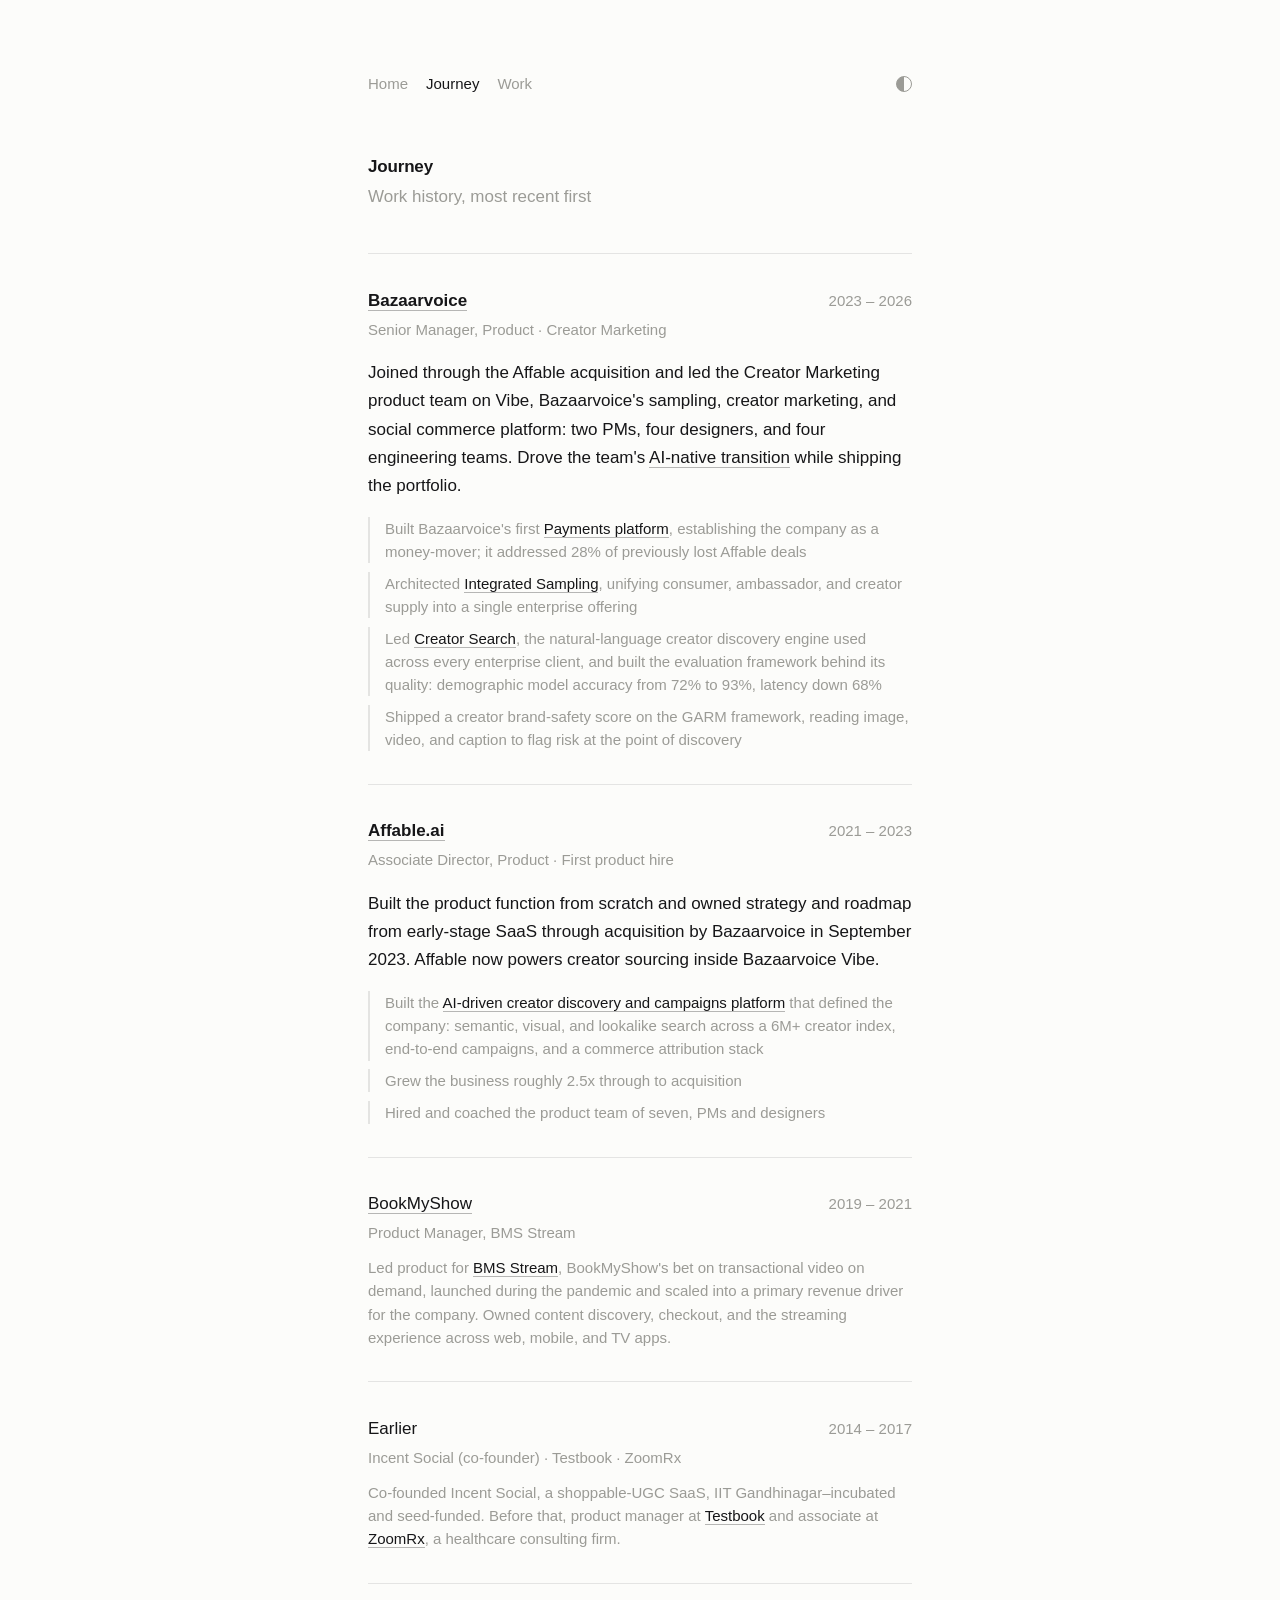
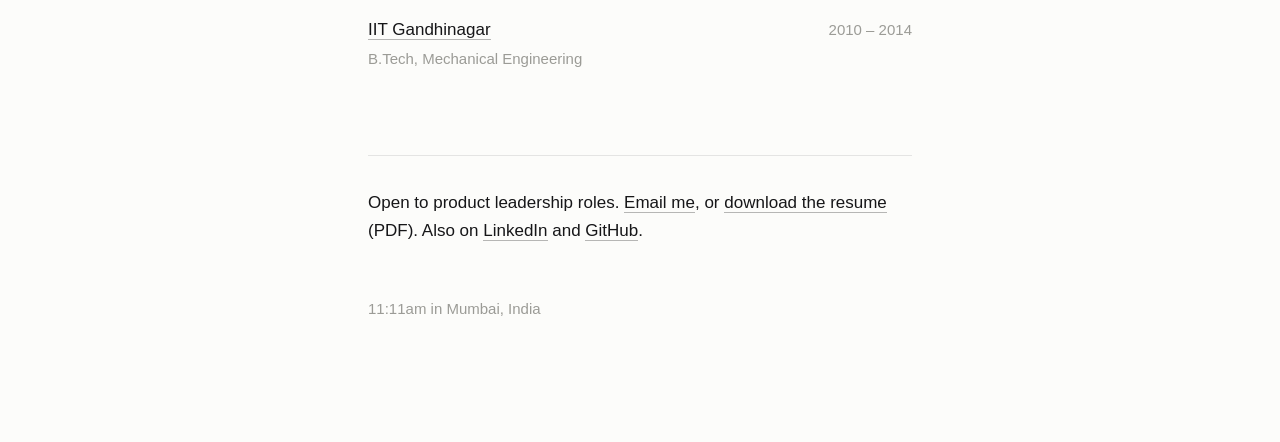
==== journey.html @ 69bd1376 "Portfolio site v1: Home, Journey, Work + sumitdeshmukh.com deploy files Co-Authored-By: Claude Fable" ====
<!DOCTYPE html>
<html lang="en">
<head>
<meta charset="utf-8">
<meta name="viewport" content="width=device-width, initial-scale=1">
<title>Journey — Sumit Deshmukh</title>
<meta name="description" content="Sumit Deshmukh's work history: Bazaarvoice, Affable.ai, BookMyShow, Incent Social, and IIT Gandhinagar.">
<link rel="canonical" href="https://sumitdeshmukh.com/journey.html">
<meta property="og:title" content="Journey — Sumit Deshmukh">
<meta property="og:description" content="Sumit Deshmukh's work history: Bazaarvoice, Affable.ai, BookMyShow, Incent Social, and IIT Gandhinagar.">
<meta property="og:url" content="https://sumitdeshmukh.com/journey.html">
<meta property="og:type" content="website">
<!-- Runs before first paint (and before site.css applies theme-dependent colors) to avoid a light/dark flash. -->
<script>(function(){try{var t=localStorage.getItem('theme');if(t!=='dark'&&t!=='light'){t=window.matchMedia&&window.matchMedia('(prefers-color-scheme:dark)').matches?'dark':'light';}document.documentElement.setAttribute('data-theme',t);}catch(e){}})();</script>
<link rel="icon" href="data:image/svg+xml,%3Csvg xmlns='http://www.w3.org/2000/svg' viewBox='0 0 8 8'%3E%3Ccircle cx='4' cy='4' r='4' fill='%23161618'/%3E%3C/svg%3E">
<link rel="stylesheet" href="./assets/css/site.css">
<script src="./assets/js/site.js" defer></script>
</head>
<body>
<main class="container">

  <nav class="site-nav" aria-label="Primary">
    <a href="./">Home</a>
    <a href="journey.html" class="current" aria-current="page">Journey</a>
    <a href="work.html">Work</a>
    <button type="button" class="theme-toggle" aria-label="Toggle dark mode" hidden>
      <span class="theme-icon"></span>
    </button>
  </nav>

  <h1>Journey</h1>
  <p class="updated">Work history, most recent first</p>

  <div class="journey-list">

    <div class="journey-stop">
      <div class="journey-head">
        <h2 class="journey-company"><a href="https://www.bazaarvoice.com" rel="noopener">Bazaarvoice</a></h2>
        <span class="journey-dates">2023 – 2026</span>
      </div>
      <p class="journey-role">Senior Manager, Product · Creator Marketing</p>
      <p class="journey-narrative">Joined through the Affable acquisition and led the Creator Marketing product team on Vibe, Bazaarvoice's sampling, creator marketing, and social commerce platform: two PMs, four designers, and four engineering teams. Drove the team's <a href="work.html#cs-ai-native-transition">AI-native transition</a> while shipping the portfolio.</p>
      <ul class="journey-achievements">
        <li class="journey-achievement">Built Bazaarvoice's first <a href="work.html#cs-creator-payments">Payments platform</a>, establishing the company as a money-mover; it addressed 28% of previously lost Affable deals</li>
        <li class="journey-achievement">Architected <a href="work.html#cs-integrated-sampling">Integrated Sampling</a>, unifying consumer, ambassador, and creator supply into a single enterprise offering</li>
        <li class="journey-achievement">Led <a href="work.html#cs-creator-search">Creator Search</a>, the natural-language creator discovery engine used across every enterprise client, and built the evaluation framework behind its quality: demographic model accuracy from 72% to 93%, latency down 68%</li>
        <li class="journey-achievement">Shipped a creator brand-safety score on the GARM framework, reading image, video, and caption to flag risk at the point of discovery</li>
      </ul>
    </div>

    <div class="journey-stop">
      <div class="journey-head">
        <h2 class="journey-company"><a href="https://affable.ai" rel="noopener">Affable.ai</a></h2>
        <span class="journey-dates">2021 – 2023</span>
      </div>
      <p class="journey-role">Associate Director, Product · First product hire</p>
      <p class="journey-narrative">Built the product function from scratch and owned strategy and roadmap from early-stage SaaS through acquisition by Bazaarvoice in September 2023. Affable now powers creator sourcing inside Bazaarvoice Vibe.</p>
      <ul class="journey-achievements">
        <li class="journey-achievement">Built the <a href="work.html#cs-creator-search">AI-driven creator discovery and campaigns platform</a> that defined the company: semantic, visual, and lookalike search across a 6M+ creator index, end-to-end campaigns, and a commerce attribution stack</li>
        <li class="journey-achievement">Grew the business roughly 2.5x through to acquisition</li>
        <li class="journey-achievement">Hired and coached the product team of seven, PMs and designers</li>
      </ul>
    </div>

    <div class="journey-stop">
      <div class="journey-head">
        <h3 class="journey-company journey-company--minor"><a href="https://in.bookmyshow.com" rel="noopener">BookMyShow</a></h3>
        <span class="journey-dates">2019 – 2021</span>
      </div>
      <p class="journey-role">Product Manager, BMS Stream</p>
      <p class="journey-narrative-minor">Led product for <a href="work.html#cs-bms-stream">BMS Stream</a>, BookMyShow's bet on transactional video on demand, launched during the pandemic and scaled into a primary revenue driver for the company. Owned content discovery, checkout, and the streaming experience across web, mobile, and TV apps.</p>
    </div>

    <div class="journey-stop">
      <div class="journey-head">
        <h3 class="journey-company journey-company--minor">Earlier</h3>
        <span class="journey-dates">2014 – 2017</span>
      </div>
      <p class="journey-role">Incent Social (co-founder) · Testbook · ZoomRx</p>
      <p class="journey-narrative-minor">Co-founded Incent Social, a shoppable-UGC SaaS, IIT Gandhinagar–incubated and seed-funded. Before that, product manager at <a href="https://testbook.com" rel="noopener">Testbook</a> and associate at <a href="https://zoomrx.com" rel="noopener">ZoomRx</a>, a healthcare consulting firm.</p>
    </div>

    <div class="journey-stop">
      <div class="journey-head">
        <h3 class="journey-company journey-company--minor"><a href="https://iitgn.ac.in" rel="noopener">IIT Gandhinagar</a></h3>
        <span class="journey-dates">2010 – 2014</span>
      </div>
      <p class="journey-role">B.Tech, Mechanical Engineering</p>
    </div>

  </div>

  <div id="resume-extras" class="journey-resume-extras">
    <p class="journey-resume-note">Open to product leadership roles. <a href="mailto:sumitd0704@gmail.com">Email me</a>, or <a href="files/sumit-deshmukh-resume.pdf">download the resume</a> (PDF). Also on <a href="https://www.linkedin.com/in/sumitdeshmukh07/" rel="noopener">LinkedIn</a> and <a href="https://github.com/sumitd07" rel="noopener">GitHub</a>.</p>
  </div>

  <p class="local-time"><span id="local-time">—</span> in Mumbai, India</p>

</main>
</body>
</html>
---- assets/css/site.css ----
/* Tokens */
:root{
  --bg:#fcfcfa; --ink:#161618; --muted:#9b9b96;
  --rule:rgba(20,20,20,.10); --link-faint:rgba(20,20,20,.30); --sel:#e9e8e2;
  --font-body:-apple-system,BlinkMacSystemFont,"Helvetica Neue",Helvetica,Arial,sans-serif;
}
@media (prefers-color-scheme:dark){
  html:not([data-theme="light"]){ --bg:#151516; --ink:#e9e8e3; --muted:#83827b; --rule:rgba(255,255,255,.13); --link-faint:rgba(255,255,255,.28); --sel:#2c2c29; }
}
html[data-theme="dark"]{ --bg:#151516; --ink:#e9e8e3; --muted:#83827b; --rule:rgba(255,255,255,.13); --link-faint:rgba(255,255,255,.28); --sel:#2c2c29; }

/* Base */
html{-webkit-text-size-adjust:100%;}
body{margin:0;background:var(--bg);color:var(--ink);font-family:var(--font-body);-webkit-font-smoothing:antialiased;text-rendering:optimizeLegibility;transition:background .35s ease,color .35s ease;}
::selection{background:var(--sel);}
a{color:var(--ink);text-decoration:none;padding-bottom:1px;background-image:linear-gradient(var(--ink),var(--ink)),linear-gradient(var(--link-faint),var(--link-faint));background-size:0% 1px,100% 1px;background-position:0 100%,0 100%;background-repeat:no-repeat;transition:background-size .32s cubic-bezier(.4,0,.2,1),color .15s ease;}
a:hover{background-size:100% 1px,100% 1px;}
nav a{background-image:none;padding-bottom:0;transition:color .18s ease;}
nav a:hover{color:var(--ink)!important;}
:focus-visible{outline:2px solid var(--ink);outline-offset:3px;border-radius:1px;}

/* Layout */
.container{max-width:34rem;margin:0 auto;padding:72px 24px 120px;font-size:1.0625rem;line-height:1.65;}

/* Nav */
.site-nav{display:flex;align-items:center;gap:18px;margin-bottom:56px;font-size:.9375rem;}
.site-nav a{color:var(--muted);}
.site-nav a.current{color:var(--ink);}

.theme-toggle{all:unset;cursor:pointer;margin-left:auto;display:flex;align-items:center;color:var(--muted);transition:color .18s ease;}
.theme-toggle:hover{color:var(--ink);}
/* all:unset above strips the global :focus-visible outline (equal specificity, later in cascade) — restate it. */
.theme-toggle:focus-visible{outline:2px solid var(--ink);outline-offset:3px;border-radius:1px;}
.theme-icon{width:14px;height:14px;border-radius:50%;border:1.5px solid currentColor;background:linear-gradient(90deg,currentColor 0 50%,transparent 50%);transition:transform .4s cubic-bezier(.4,0,.2,1);transform:rotate(0deg);}
html[data-theme="dark"] .theme-icon{transform:rotate(180deg);}

/* Intro */
h1{font-size:1.0625rem;font-weight:600;letter-spacing:-.01em;margin:0;}
.updated{color:var(--muted);margin:2px 0 0;}

/* Bio */
.bio{display:flex;flex-direction:column;gap:1.35em;margin-top:2.25em;}
.bio p{margin:0;}

/* Work list */
h2{font-size:1.0625rem;font-weight:600;margin:3.25em 0 0;}
.work-list{list-style:none;padding:0;margin:1.1em 0 0;display:flex;flex-direction:column;gap:.6em;}
.work-list li{display:flex;justify-content:space-between;gap:16px;}
.work-list li span{color:var(--muted);white-space:nowrap;}
.see-all{margin:1.1em 0 0;}

/* Local time */
.local-time{color:var(--muted);margin:3.5em 0 0;font-size:.9375rem;}

@media (prefers-reduced-motion:reduce){
  *,::before,::after{transition-duration:.01ms!important;}
}

/* ==========================================================================
   Work page
   ========================================================================== */

.work-intro{margin:2.25em 0 0;}
.ai-intro{margin:1.1em 0 0;}

/* Case-study row list (used for both the professional and AI sections) */
.cs-list{margin-top:1.1em;border-top:1px solid var(--rule);}
.cs-list--ai{margin-top:1.5em;}
.cs-row{border-bottom:1px solid var(--rule);}

.cs-toggle{all:unset;box-sizing:border-box;cursor:pointer;display:flex;justify-content:space-between;align-items:baseline;gap:16px;width:100%;padding:.85em 0;}
/* all:unset above strips the global :focus-visible outline (equal specificity, later in cascade) — restate it. */
.cs-toggle:focus-visible{outline:2px solid var(--ink);outline-offset:3px;border-radius:1px;}
.cs-title{font-weight:500;flex:1 1 auto;}
.cs-meta{color:var(--muted);white-space:nowrap;font-size:.9375rem;}
/* Narrow screens: the longest meta ("Affable → Bazaarvoice · 2021–2023") can't fit on
   one line next to a title + indicator, and nowrap would shove the + past the right rail.
   Let it wrap right-aligned instead — every row keeps the same right edge. */
@media (max-width:480px){
  .cs-meta{white-space:normal;text-align:right;}
}
.cs-nb{white-space:nowrap;} /* date ranges never break at the en-dash */
/* Expand/collapse affordance: + rotates 45° into an × when the panel is open.
   State lives on aria-expanded, so the no-JS page (all panels expanded) shows × correctly. */
.cs-ind{flex:none;color:var(--muted);font-size:1.0625rem;line-height:1;transition:transform 200ms cubic-bezier(.23,1,.32,1),color .18s ease;}
.cs-toggle[aria-expanded="true"] .cs-ind{transform:rotate(45deg);}
@media (hover:hover) and (pointer:fine){
  .cs-toggle:hover .cs-ind{color:var(--ink);}
}
.cs-toggle:active .cs-ind{transform:scale(.85);}
.cs-toggle[aria-expanded="true"]:active .cs-ind{transform:rotate(45deg) scale(.85);}

.cs-panel{padding:.4em 0 1.9em;}
.cs-panel.cs-anim{animation:cs-rise 240ms cubic-bezier(.23,1,.32,1);}
@keyframes cs-rise{from{opacity:0;transform:translateY(4px);}to{opacity:1;transform:translateY(0);}}
@media (prefers-reduced-motion:reduce){
  .cs-panel{animation:none!important;}
  /* State flip + ↔ × stays (it carries meaning); only the motion goes. */
  .cs-ind{transition:none!important;}
}

.cs-oneliner{margin:0 0 1.35em;}
.cs-visit{margin:0 0 1.35em;font-size:.9375rem;}

/* Visual slot — placeholder until real screenshots/diagrams are captured */
.cs-visual{width:100%;height:300px;margin:0 0 1.6em;border-radius:10px;border:1px solid var(--rule);display:flex;align-items:center;justify-content:center;text-align:center;color:var(--muted);font-size:.9375rem;}

/* Visual slot — real GIF/screenshot variant. Mixed aspect ratios (landscape + portrait)
   in a fixed-width column, so the container drops the fixed height and centers
   whatever the media's natural size is instead.
   The border/radius moves from the container to the img itself: a centered
   portrait image (e.g. the BMS Stream GIF) is much narrower than the 34rem
   column, so a full-width bordered container around it reads as an odd wide
   box with a narrow image floating inside. Bordering the img instead means
   the frame always hugs the actual media, landscape or portrait. */
.cs-visual-media{height:auto;padding:0;overflow:visible;border:none;}
.cs-visual-media img,
.cs-visual-media video{display:block;width:100%;height:auto;margin:0 auto;border-radius:10px;border:1px solid var(--rule);}
/* Portrait GIF (BMS, 590×1280): fixed width = 480px target height × the 590/1280 aspect,
   so the box reserves ~221×480 before the lazy image loads (no layout shift, and the
   pre-load box is big enough to intersect for lazy loading). */
.cs-visual-media--portrait img,
.cs-visual-media--portrait video{width:calc(480px * 590 / 1280);max-width:100%;}

.cs-beats{display:flex;flex-direction:column;gap:1.25em;}
.cs-beat p{margin:0;}
.cs-beat-label{font-size:.8125rem;letter-spacing:.02em;color:var(--muted);margin-bottom:.35em;}

.cs-deep{margin-top:1.5em;}
.cs-deep p{margin:0 0 1em;}

.cs-built-note{font-style:italic;color:var(--muted);font-size:.9375rem;margin:1.25em 0 0;}

.cs-callout{margin-top:1.4em;padding-left:1em;border-left:2px solid var(--rule);}
.cs-callout p{margin:0;}
.cs-honest-miss{font-style:italic;color:var(--muted);}

.cs-tags{display:flex;gap:14px;flex-wrap:wrap;margin-top:1.5em;color:var(--muted);font-size:.9375rem;}

/* ==========================================================================
   Journey page
   ========================================================================== */

.journey-list{display:flex;flex-direction:column;margin-top:2.5em;}
.journey-stop{padding:1.9em 0;border-top:1px solid var(--rule);}

.journey-head{display:flex;justify-content:space-between;align-items:baseline;gap:16px;}
.journey-dates{color:var(--muted);white-space:nowrap;font-size:.9375rem;}

/* Major stops (h2): full-weight company name, full-color narrative, achievement list */
.journey-company{font-size:1.0625rem;font-weight:600;margin:0;}
.journey-role{color:var(--muted);margin:.2em 0 0;font-size:.9375rem;}
.journey-narrative{margin:1em 0 0;}

.journey-achievements{list-style:none;padding:0;margin:1em 0 0;display:flex;flex-direction:column;gap:.5em;}
.journey-achievement{padding-left:1em;border-left:2px solid var(--rule);color:var(--muted);font-size:.9375rem;line-height:1.55;}

/* Minor stops (h3): lighter weight company name, muted narrative, no achievements (recency taper) */
.journey-company--minor{font-weight:500;color:var(--ink);}
.journey-narrative-minor{color:var(--muted);margin:.7em 0 0;font-size:.9375rem;line-height:1.55;}

.journey-resume-extras{margin-top:3em;padding-top:1.9em;border-top:1px solid var(--rule);}
.journey-resume-note{margin:0;}

@media print{ nav,#resume-extras{display:none !important;} }
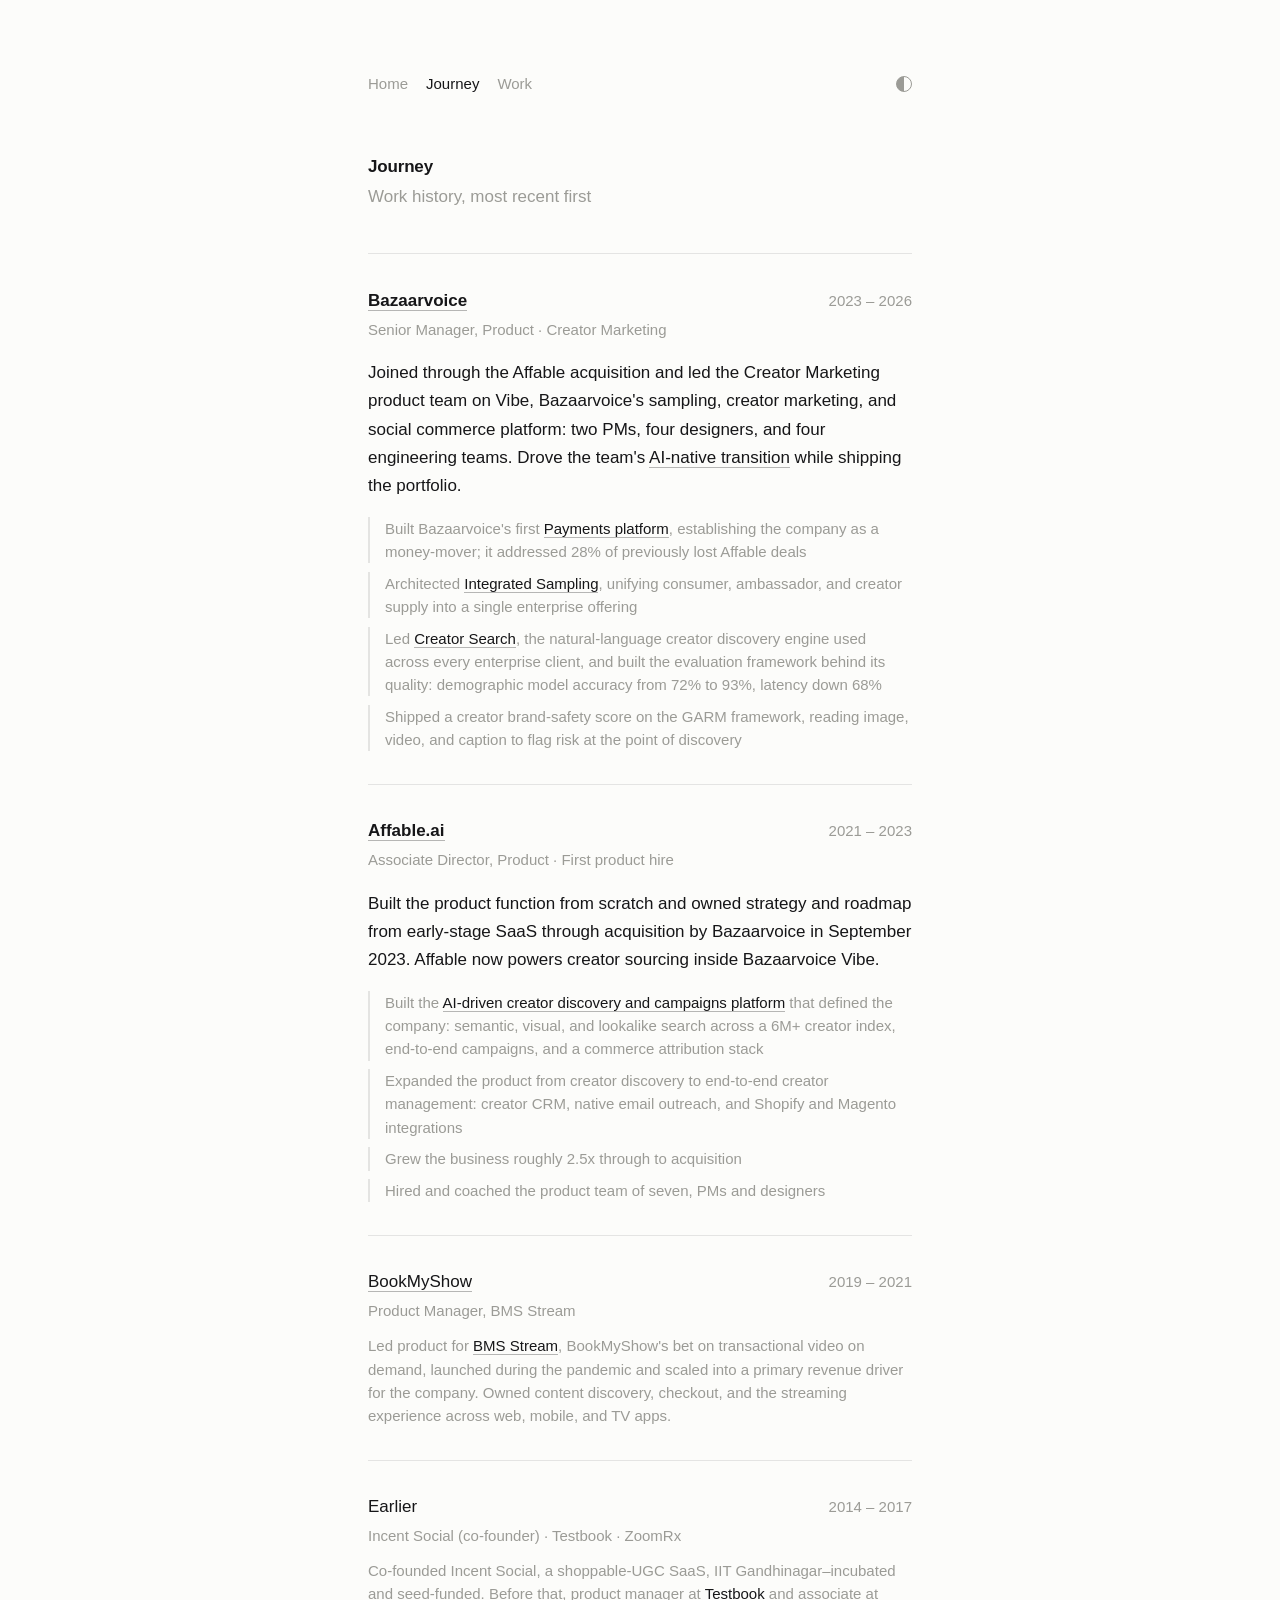
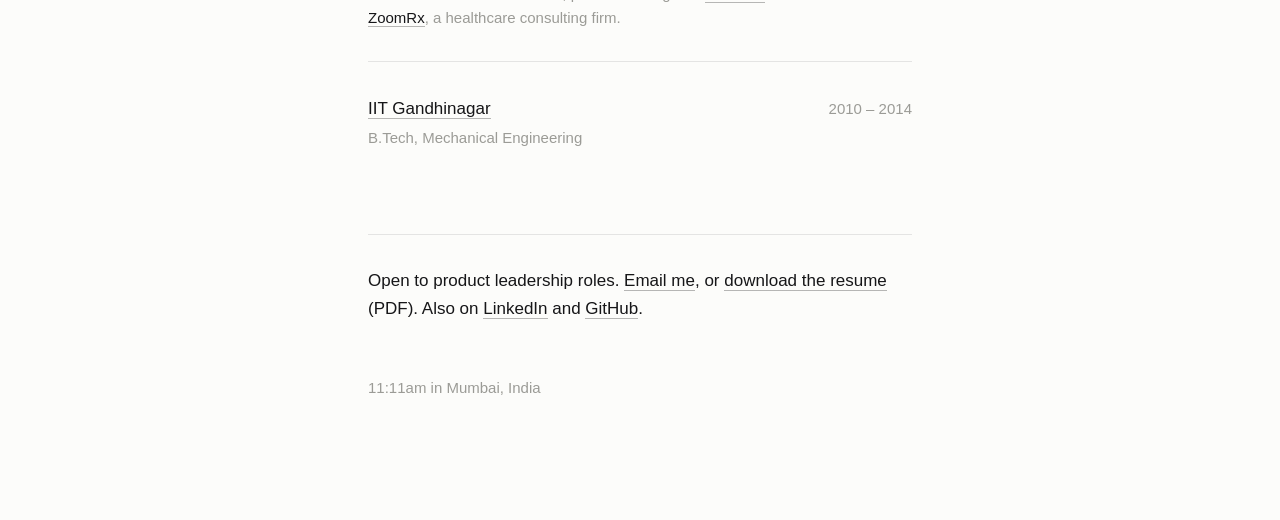
==== commit c8fb25c7: "Correct Affable scope: creator CRM + integrated workflows alongside AI search (per resume) Co-Author" ====
--- a/journey.html
+++ b/journey.html
@@ -57,6 +57,7 @@
       <p class="journey-narrative">Built the product function from scratch and owned strategy and roadmap from early-stage SaaS through acquisition by Bazaarvoice in September 2023. Affable now powers creator sourcing inside Bazaarvoice Vibe.</p>
       <ul class="journey-achievements">
         <li class="journey-achievement">Built the <a href="work.html#cs-creator-search">AI-driven creator discovery and campaigns platform</a> that defined the company: semantic, visual, and lookalike search across a 6M+ creator index, end-to-end campaigns, and a commerce attribution stack</li>
+        <li class="journey-achievement">Expanded the product from creator discovery to end-to-end creator management: creator CRM, native email outreach, and Shopify and Magento integrations</li>
         <li class="journey-achievement">Grew the business roughly 2.5x through to acquisition</li>
         <li class="journey-achievement">Hired and coached the product team of seven, PMs and designers</li>
       </ul>
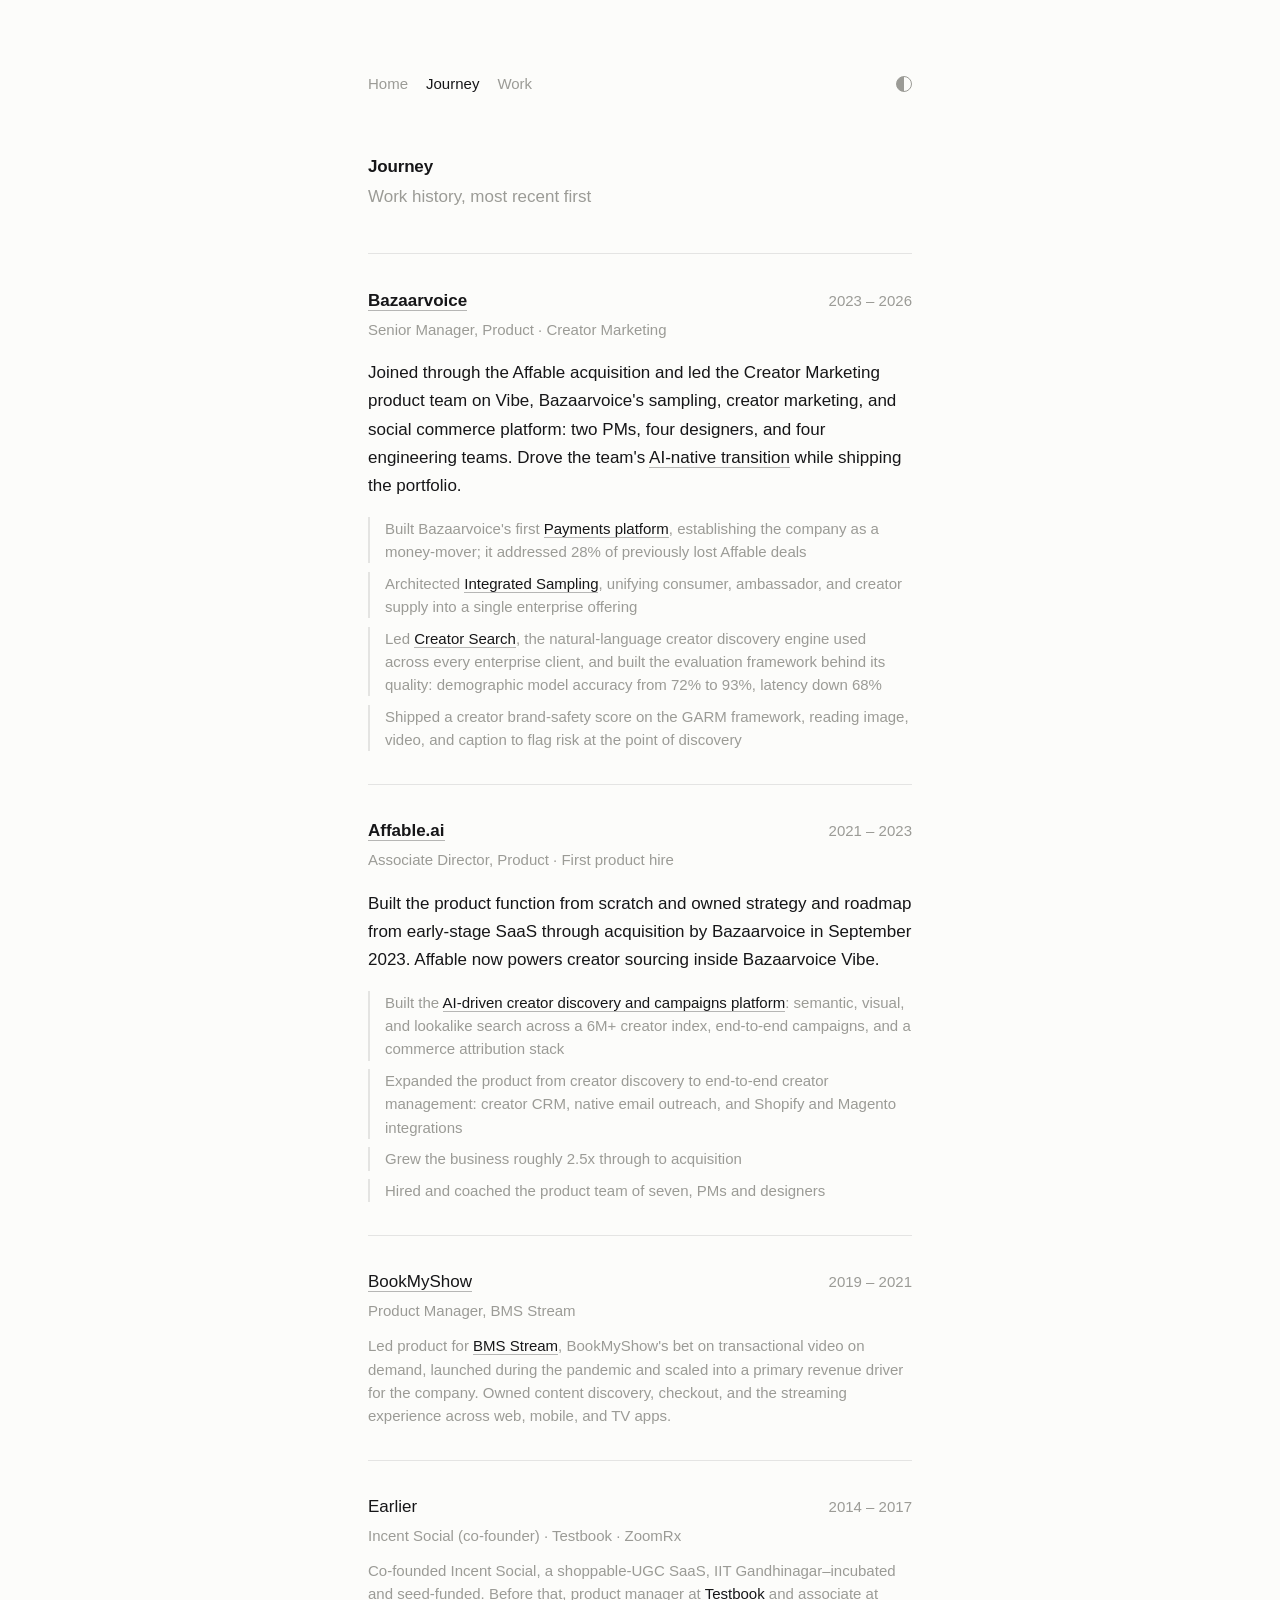
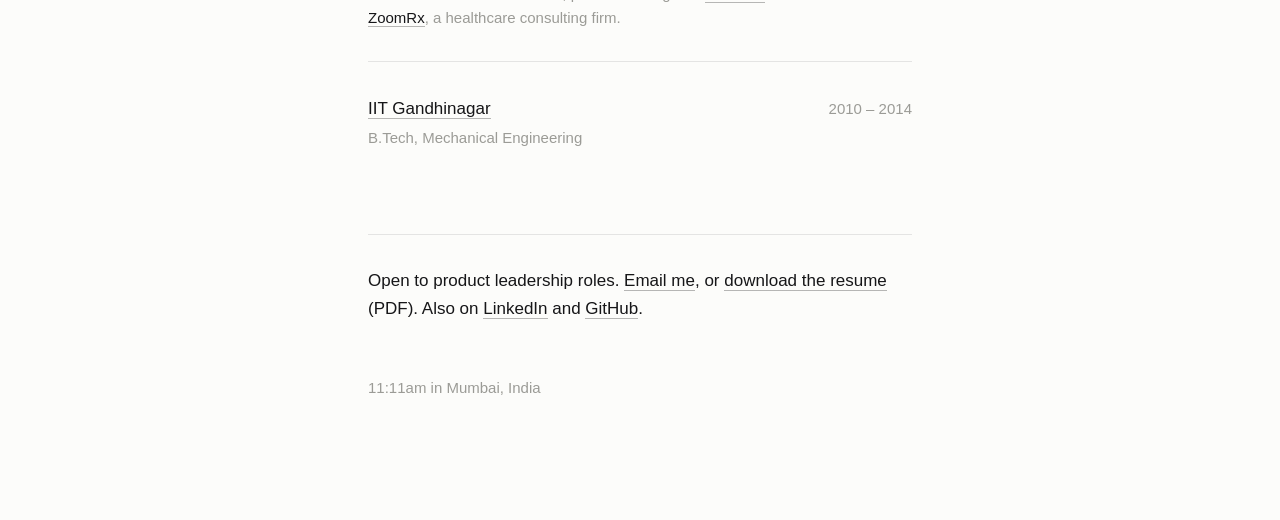
==== commit a480e7f5: "Tone pass per universal copy guidelines: remove contrast constructions, flatten flourish, title-case" ====
--- a/journey.html
+++ b/journey.html
@@ -56,7 +56,7 @@
       <p class="journey-role">Associate Director, Product · First product hire</p>
       <p class="journey-narrative">Built the product function from scratch and owned strategy and roadmap from early-stage SaaS through acquisition by Bazaarvoice in September 2023. Affable now powers creator sourcing inside Bazaarvoice Vibe.</p>
       <ul class="journey-achievements">
-        <li class="journey-achievement">Built the <a href="work.html#cs-creator-search">AI-driven creator discovery and campaigns platform</a> that defined the company: semantic, visual, and lookalike search across a 6M+ creator index, end-to-end campaigns, and a commerce attribution stack</li>
+        <li class="journey-achievement">Built the <a href="work.html#cs-creator-search">AI-driven creator discovery and campaigns platform</a>: semantic, visual, and lookalike search across a 6M+ creator index, end-to-end campaigns, and a commerce attribution stack</li>
         <li class="journey-achievement">Expanded the product from creator discovery to end-to-end creator management: creator CRM, native email outreach, and Shopify and Magento integrations</li>
         <li class="journey-achievement">Grew the business roughly 2.5x through to acquisition</li>
         <li class="journey-achievement">Hired and coached the product team of seven, PMs and designers</li>
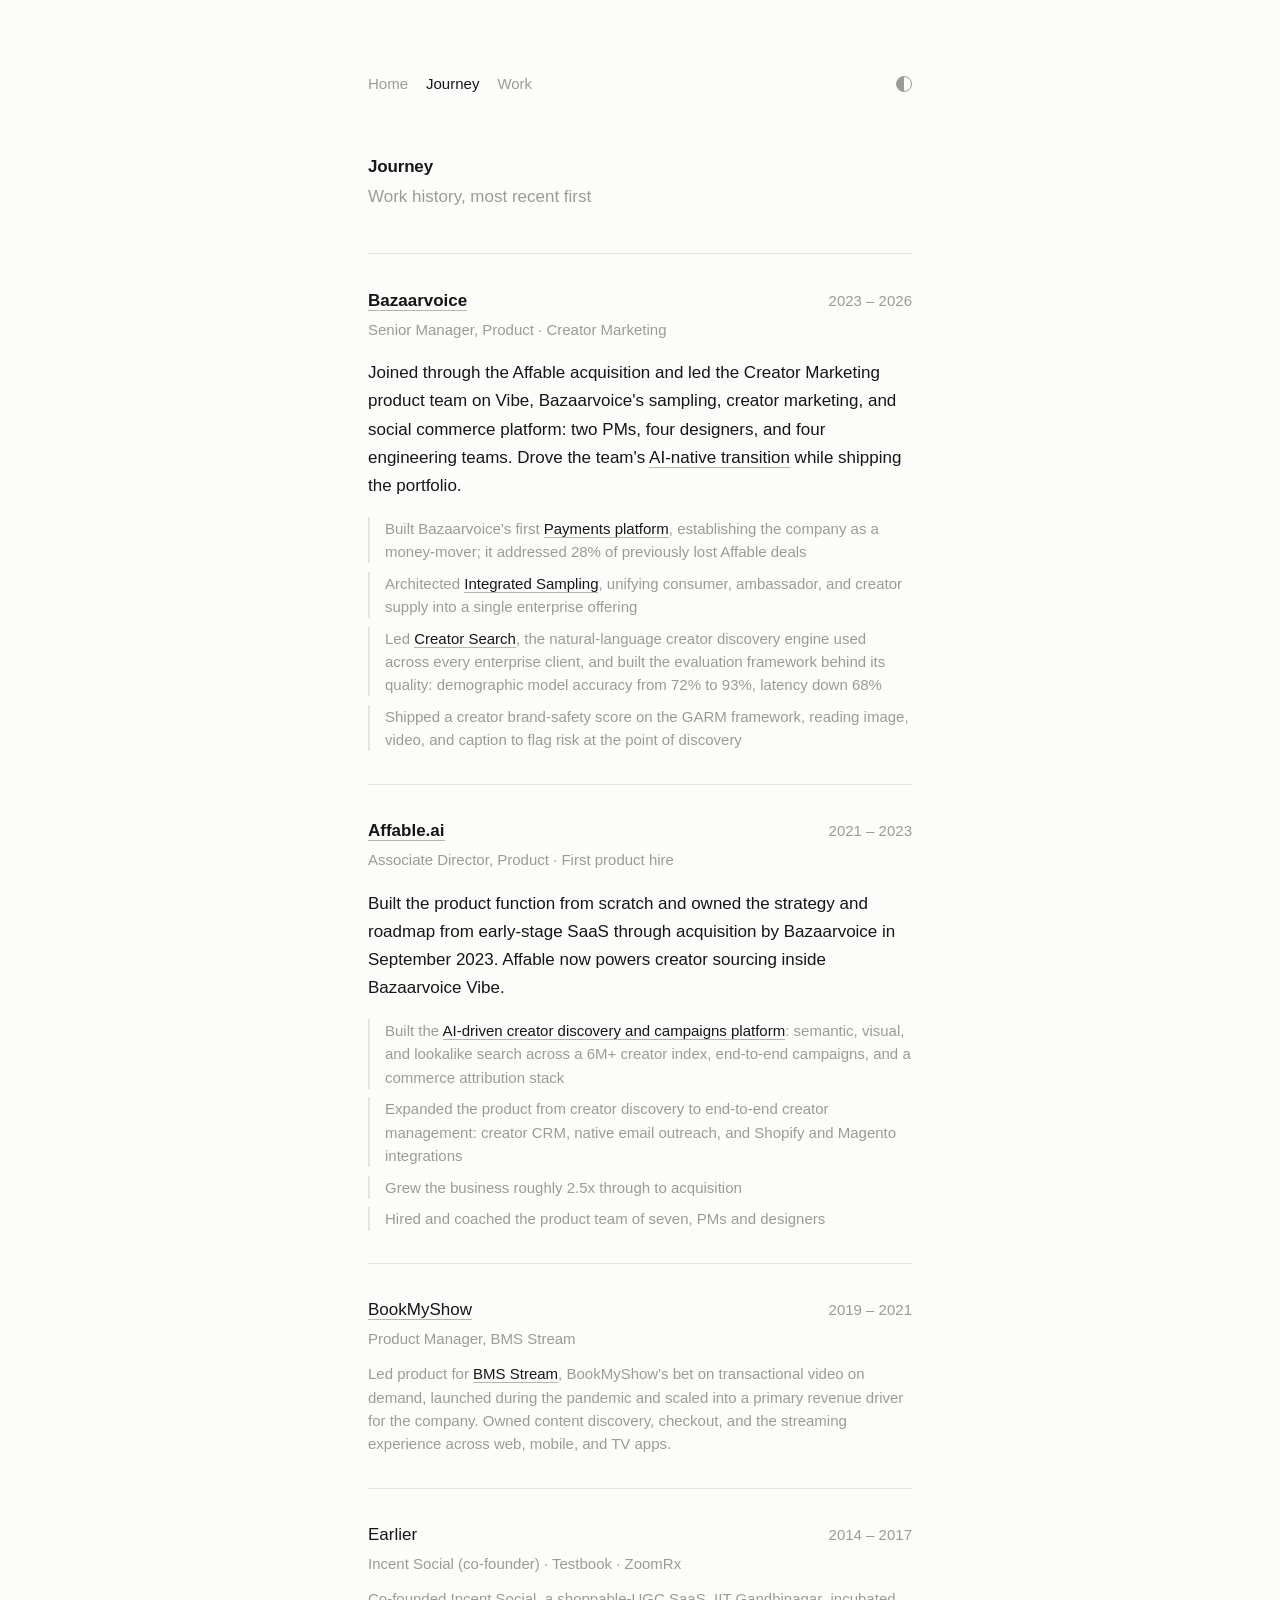
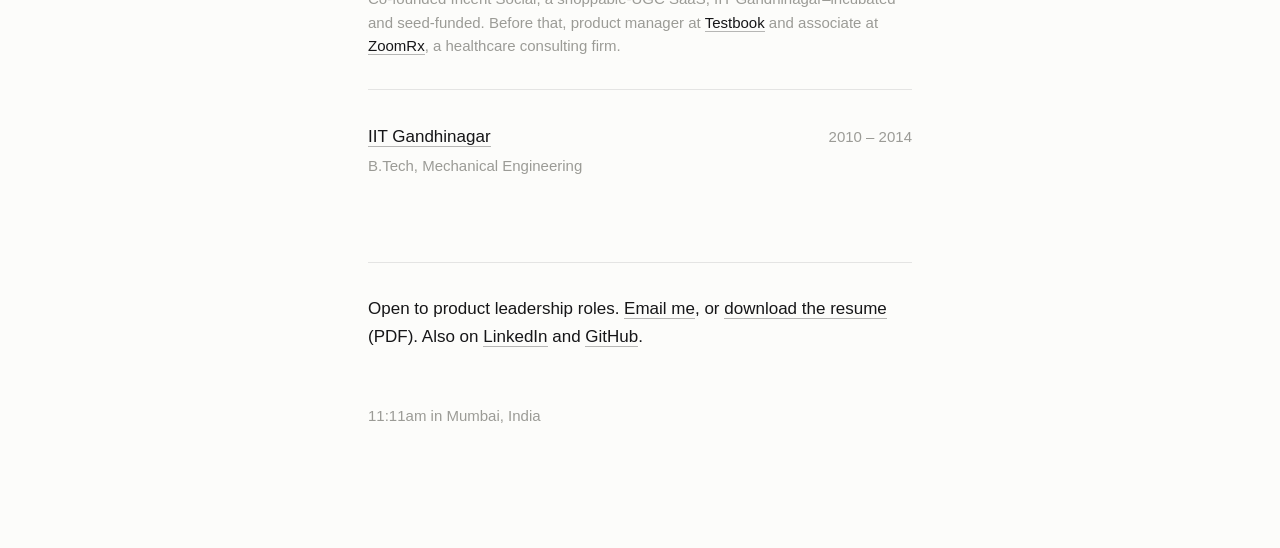
==== commit c66e9393: "Copy changes" ====
--- a/journey.html
+++ b/journey.html
@@ -54,7 +54,7 @@
         <span class="journey-dates">2021 – 2023</span>
       </div>
       <p class="journey-role">Associate Director, Product · First product hire</p>
-      <p class="journey-narrative">Built the product function from scratch and owned strategy and roadmap from early-stage SaaS through acquisition by Bazaarvoice in September 2023. Affable now powers creator sourcing inside Bazaarvoice Vibe.</p>
+      <p class="journey-narrative">Built the product function from scratch and owned the strategy and roadmap from early-stage SaaS through acquisition by Bazaarvoice in September 2023. Affable now powers creator sourcing inside Bazaarvoice Vibe.</p>
       <ul class="journey-achievements">
         <li class="journey-achievement">Built the <a href="work.html#cs-creator-search">AI-driven creator discovery and campaigns platform</a>: semantic, visual, and lookalike search across a 6M+ creator index, end-to-end campaigns, and a commerce attribution stack</li>
         <li class="journey-achievement">Expanded the product from creator discovery to end-to-end creator management: creator CRM, native email outreach, and Shopify and Magento integrations</li>
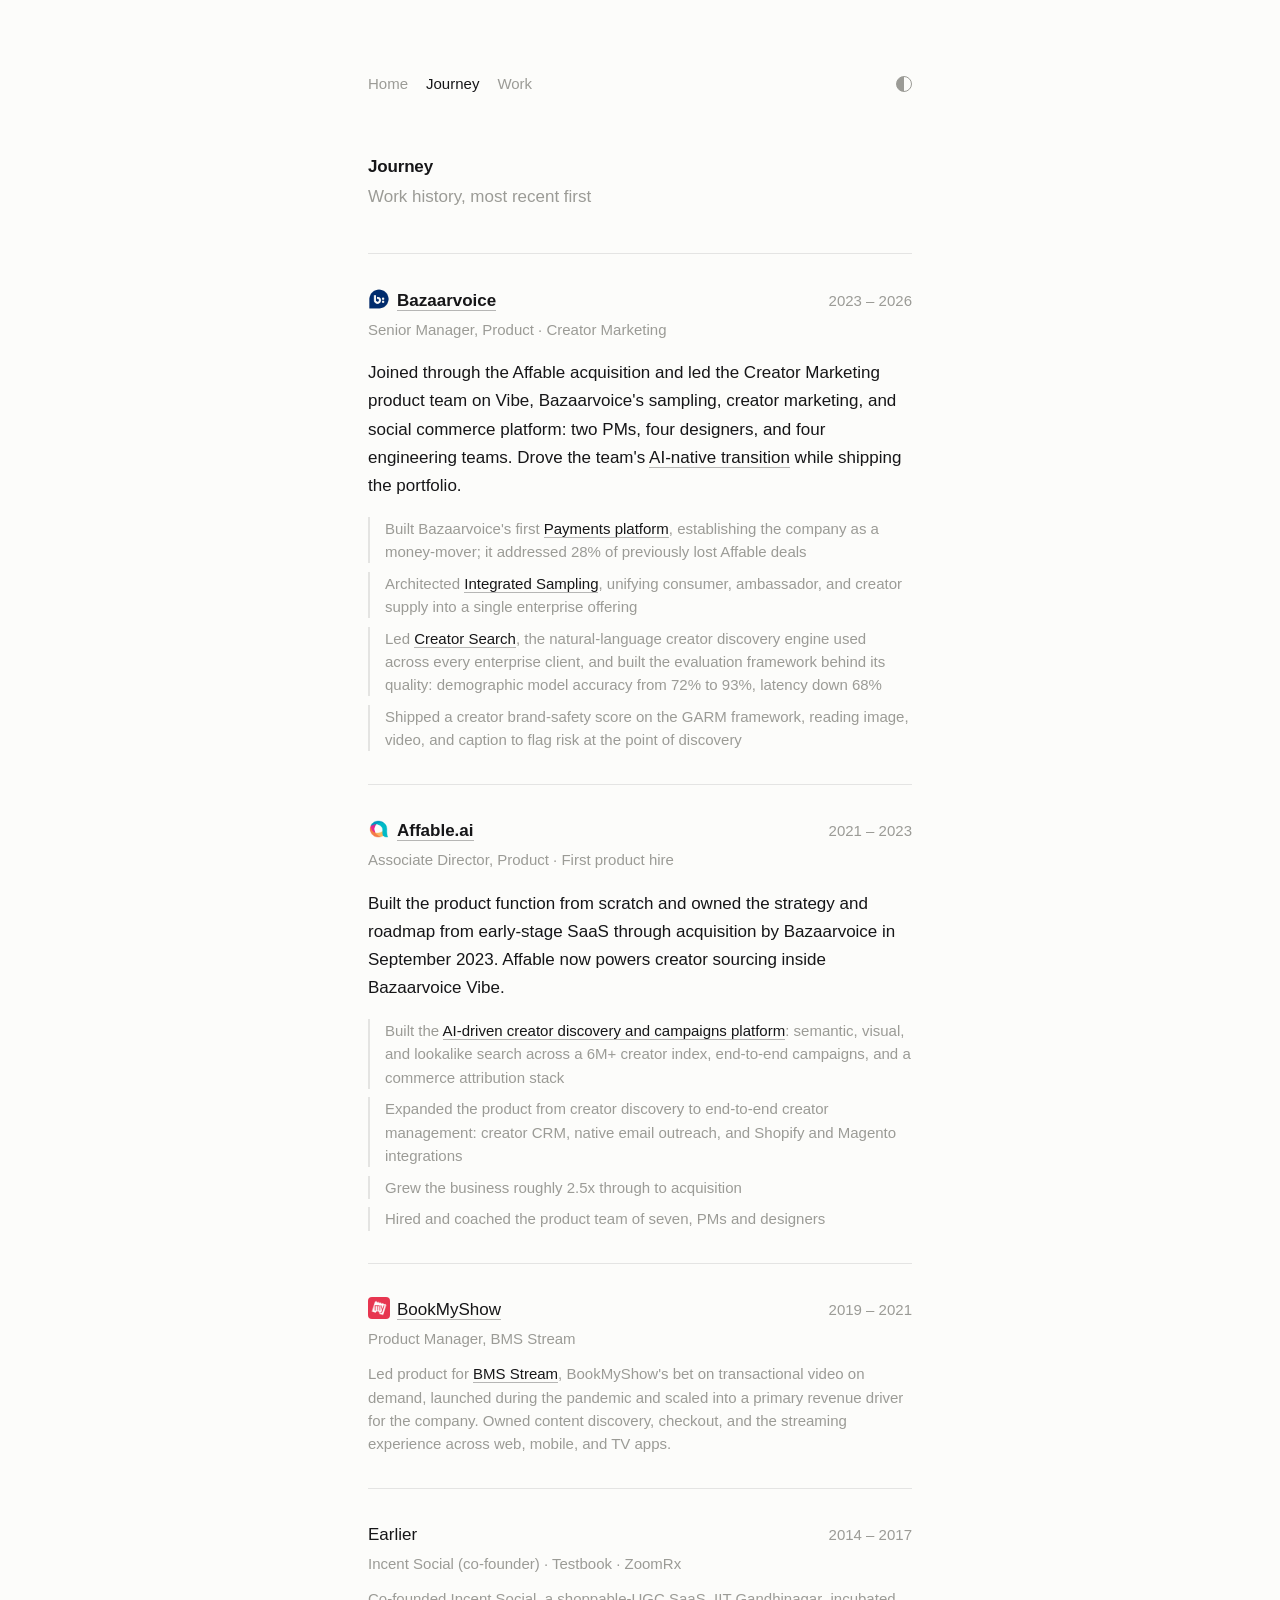
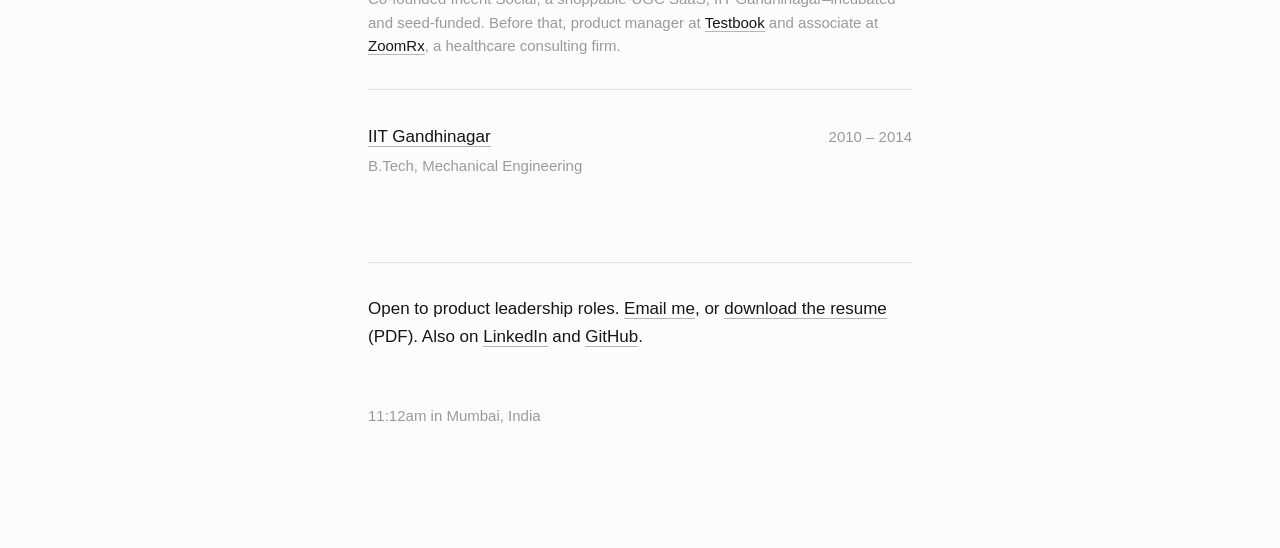
==== commit 54411153: "Add company logos to Journey page" ====
--- a/journey.html
+++ b/journey.html
@@ -35,7 +35,7 @@
 
     <div class="journey-stop">
       <div class="journey-head">
-        <h2 class="journey-company"><a href="https://www.bazaarvoice.com" rel="noopener">Bazaarvoice</a></h2>
+        <h2 class="journey-company"><img src="./assets/img/bazaarvoice-logo-cropped.png" alt="" class="journey-logo" width="22" height="22"><a href="https://www.bazaarvoice.com" rel="noopener">Bazaarvoice</a></h2>
         <span class="journey-dates">2023 – 2026</span>
       </div>
       <p class="journey-role">Senior Manager, Product · Creator Marketing</p>
@@ -50,7 +50,7 @@
 
     <div class="journey-stop">
       <div class="journey-head">
-        <h2 class="journey-company"><a href="https://affable.ai" rel="noopener">Affable.ai</a></h2>
+        <h2 class="journey-company"><img src="./assets/img/affable-logo.png" alt="" class="journey-logo" width="22" height="22"><a href="https://affable.ai" rel="noopener">Affable.ai</a></h2>
         <span class="journey-dates">2021 – 2023</span>
       </div>
       <p class="journey-role">Associate Director, Product · First product hire</p>
@@ -65,7 +65,7 @@
 
     <div class="journey-stop">
       <div class="journey-head">
-        <h3 class="journey-company journey-company--minor"><a href="https://in.bookmyshow.com" rel="noopener">BookMyShow</a></h3>
+        <h3 class="journey-company journey-company--minor"><img src="./assets/img/bms-logo.jpeg" alt="" class="journey-logo" width="22" height="22"><a href="https://in.bookmyshow.com" rel="noopener">BookMyShow</a></h3>
         <span class="journey-dates">2019 – 2021</span>
       </div>
       <p class="journey-role">Product Manager, BMS Stream</p>
--- a/assets/css/site.css
+++ b/assets/css/site.css
@@ -1,13 +1,13 @@
 /* Tokens */
 :root{
-  --bg:#fcfcfa; --ink:#161618; --muted:#9b9b96;
+  --bg:#fcfcfa; --ink:#161618; --ink-2:#54544e; --muted:#9b9b96;
   --rule:rgba(20,20,20,.10); --link-faint:rgba(20,20,20,.30); --sel:#e9e8e2;
   --font-body:-apple-system,BlinkMacSystemFont,"Helvetica Neue",Helvetica,Arial,sans-serif;
 }
 @media (prefers-color-scheme:dark){
-  html:not([data-theme="light"]){ --bg:#151516; --ink:#e9e8e3; --muted:#83827b; --rule:rgba(255,255,255,.13); --link-faint:rgba(255,255,255,.28); --sel:#2c2c29; }
-}
-html[data-theme="dark"]{ --bg:#151516; --ink:#e9e8e3; --muted:#83827b; --rule:rgba(255,255,255,.13); --link-faint:rgba(255,255,255,.28); --sel:#2c2c29; }
+  html:not([data-theme="light"]){ --bg:#151516; --ink:#e9e8e3; --ink-2:#b0afa8; --muted:#83827b; --rule:rgba(255,255,255,.13); --link-faint:rgba(255,255,255,.28); --sel:#2c2c29; }
+}
+html[data-theme="dark"]{ --bg:#151516; --ink:#e9e8e3; --ink-2:#b0afa8; --muted:#83827b; --rule:rgba(255,255,255,.13); --link-faint:rgba(255,255,255,.28); --sel:#2c2c29; }
 
 /* Base */
 html{-webkit-text-size-adjust:100%;}
@@ -52,6 +52,73 @@
 /* Local time */
 .local-time{color:var(--muted);margin:3.5em 0 0;font-size:.9375rem;}
 
+/* ==========================================================================
+   Home — selling sections: proof strip, capability blocks, selected work
+   Adapts PORTFOLIO-SPEC §4 into the current hairline/flat-type system
+   (no cards, no shadows, no new accent colour — the superseded card design
+   is deliberately not revived; distinction comes from rules, weight, spacing).
+   ========================================================================== */
+
+.u-vh{position:absolute!important;width:1px;height:1px;padding:0;margin:-1px;overflow:hidden;clip:rect(0 0 0 0);white-space:nowrap;border:0;}
+/* Each section owns its top gap; reset the global h2 3.25em so the visible
+   "Selected Work" heading doesn't double it (hidden h2s carry no box). */
+.home-section{margin-top:3.25em;}
+.home-section > h2{margin:0;}
+
+/* Selected outcomes — the headline wins, each a bold one-line claim a scanner
+   can absorb alone, with a supporting sentence in --ink-2 for the reader who
+   slows down. Hairline-separated, no hover (not links). Emphasis is carried by
+   weight + colour contrast, not by size — the size jump is saved for numbers. */
+.outcome{padding-top:.95em;border-top:1px solid var(--rule);}
+.outcome + .outcome{margin-top:.95em;}
+.outcome h3{font-size:1.0625rem;font-weight:600;margin:0;line-height:1.4;}
+.outcome p{margin:.3em 0 0;color:var(--ink-2);font-size:.9375rem;line-height:1.55;}
+
+/* Impact in numbers — the page's one loud moment. Everything else sits at 17px;
+   here the numerals jump to display scale so the proof reads in a glance. Plain
+   hairline grid, no cards (the superseded tile design stays retired — D-1). */
+.metric-grid{margin:0;display:flex;justify-content:space-between;gap:1.6em;border-top:1px solid var(--rule);border-bottom:1px solid var(--rule);}
+.metric{padding:1.1em 0;flex:none;}
+.metric-value{margin:0;font-size:2rem;font-weight:600;letter-spacing:-.02em;line-height:1.05;font-variant-numeric:tabular-nums;}
+.metric-unit{font-size:1rem;font-weight:500;color:var(--muted);letter-spacing:0;}
+/* Label: what the number is (readable), then where it came from (fainter, own
+   line) — the source anchors each stat to a real product so it can't read as a
+   floating figure. */
+.metric-label{margin:.4em 0 0;color:var(--ink-2);font-size:.875rem;line-height:1.45;white-space:nowrap;}
+.metric-src{display:block;color:var(--muted);}
+/* Three across is tight on a phone; stack to a hairline-separated list, number
+   above its label, so each stat stays a clean self-contained unit. */
+@media (max-width:480px){
+  .metric-grid{flex-direction:column;gap:0;border-top:0;border-bottom:0;}
+  .metric{padding:.95em 0;border-top:1px solid var(--rule);}
+  .metric:last-child{border-bottom:1px solid var(--rule);}
+}
+
+/* Selected work — the 3 strongest studies with an outcome line each, so a
+   visitor who never clicks Work still gets the signal. Reuses the Work-page
+   hairline-row language; whole row is one link. */
+.feat-list{list-style:none;padding:0;margin:1.2em 0 0;border-top:1px solid var(--rule);}
+.feat{border-bottom:1px solid var(--rule);}
+.feat-link{display:block;padding:.95em 0;background-image:none;color:var(--ink);}
+.feat-row{display:flex;justify-content:space-between;align-items:baseline;gap:16px;}
+.feat-title{font-weight:500;padding-bottom:1px;
+  background-image:linear-gradient(var(--ink),var(--ink)),linear-gradient(var(--link-faint),var(--link-faint));
+  background-size:0 1px,0 1px;background-position:0 100%,0 100%;background-repeat:no-repeat;
+  transition:background-size .32s cubic-bezier(.4,0,.2,1);}
+.feat-meta{color:var(--muted);white-space:nowrap;font-size:.9375rem;}
+.feat-desc{display:block;margin-top:.3em;color:var(--ink-2);font-size:.9375rem;line-height:1.55;}
+.feat-link:focus-visible{outline:2px solid var(--ink);outline-offset:3px;border-radius:2px;}
+/* Underline the title on hover only — the row's one affordance, matching the
+   site's link treatment. Gated so touch taps don't trigger a false hover. */
+@media (hover:hover) and (pointer:fine){
+  .feat-link:hover .feat-title{background-size:100% 1px,100% 1px;}
+}
+/* The long "Affable → Bazaarvoice · 2021–2023" meta can't share a line with the
+   title on narrow screens; let it wrap right-aligned (same rule as .cs-meta). */
+@media (max-width:480px){
+  .feat-meta{white-space:normal;text-align:right;}
+}
+
 @media (prefers-reduced-motion:reduce){
   *,::before,::after{transition-duration:.01ms!important;}
 }
@@ -68,7 +135,7 @@
 .cs-list--ai{margin-top:1.5em;}
 .cs-row{border-bottom:1px solid var(--rule);}
 
-.cs-toggle{all:unset;box-sizing:border-box;cursor:pointer;display:flex;justify-content:space-between;align-items:baseline;gap:16px;width:100%;padding:.85em 0;}
+.cs-toggle{all:unset;box-sizing:border-box;cursor:pointer;display:flex;justify-content:space-between;align-items:baseline;gap:16px;width:100%;padding:.85em 0;scroll-margin-top:24px;}
 /* all:unset above strips the global :focus-visible outline (equal specificity, later in cascade) — restate it. */
 .cs-toggle:focus-visible{outline:2px solid var(--ink);outline-offset:3px;border-radius:1px;}
 .cs-title{font-weight:500;flex:1 1 auto;}
@@ -138,6 +205,134 @@
 .cs-tags{display:flex;gap:14px;flex-wrap:wrap;margin-top:1.5em;color:var(--muted);font-size:.9375rem;}
 
 /* ==========================================================================
+   Decoder live demo (Work page) — a faithful port of the real AI Decoder UI
+   (aidecoder.app): its own tokens, Inter + Newsreader type, tier badges, the
+   select-to-explain popover, and the full-card modal with lens tabs. Scoped to
+   .dmx so none of it leaks into the portfolio's own monochrome design.
+   ========================================================================== */
+
+.dmx{
+  --bg:#fdfdfc;--surface:#ffffff;--surface-2:#fbfbfc;--surface-3:#f7f7f8;--hover:#eef1f6;--hover-strong:#ebecef;
+  --text:#0e0f12;--text-2:#22252b;--text-3:#3f4249;--text-4:#4a4e55;--muted:#6a6e75;--muted-2:#787c83;--faint:#9a9ea5;--faint-2:#c6c9ce;
+  --border:rgba(20,24,33,.10);--border-2:rgba(20,24,33,.14);--border-3:rgba(20,24,33,.18);--border-strong:rgba(20,24,33,.30);--hairline-2:rgba(20,24,33,.08);
+  --save-text:#4a7c59;--toast-bg:#17181b;--toast-text:#fff;--accent:#4f77a6;--hint-border:1px dotted rgba(20,24,33,.38);
+  --font-primary:"Inter",-apple-system,BlinkMacSystemFont,"Helvetica Neue",Arial,sans-serif;
+  --font-secondary:"Newsreader",Georgia,"Times New Roman",serif;
+  position:relative;margin:.6em 0 2.2em;font-family:var(--font-primary);color:var(--text);letter-spacing:-.006em;
+}
+html[data-theme="dark"] .dmx{
+  --bg:#131519;--surface:#1c1f25;--surface-2:#191c21;--surface-3:#23272e;--hover:#2b3038;--hover-strong:#333944;
+  --text:#f4f5f7;--text-2:#e6e8ec;--text-3:#c6cad1;--text-4:#b2b7bf;--muted:#969ba3;--muted-2:#858a92;--faint:#6d727a;--faint-2:#565b63;
+  --border:rgba(255,255,255,.12);--border-2:rgba(255,255,255,.17);--border-3:rgba(255,255,255,.22);--border-strong:rgba(255,255,255,.34);--hairline-2:rgba(255,255,255,.10);
+  --save-text:oklch(0.82 0.1 150);--toast-bg:#f4f5f7;--toast-text:#131519;--hint-border:1px dotted rgba(255,255,255,.42);
+}
+@media (prefers-color-scheme:dark){
+  html:not([data-theme="light"]) .dmx{
+    --bg:#131519;--surface:#1c1f25;--surface-2:#191c21;--surface-3:#23272e;--hover:#2b3038;--hover-strong:#333944;
+    --text:#f4f5f7;--text-2:#e6e8ec;--text-3:#c6cad1;--text-4:#b2b7bf;--muted:#969ba3;--muted-2:#858a92;--faint:#6d727a;--faint-2:#565b63;
+    --border:rgba(255,255,255,.12);--border-2:rgba(255,255,255,.17);--border-3:rgba(255,255,255,.22);--border-strong:rgba(255,255,255,.34);--hairline-2:rgba(255,255,255,.10);
+    --save-text:oklch(0.82 0.1 150);--toast-bg:#f4f5f7;--toast-text:#131519;--hint-border:1px dotted rgba(255,255,255,.42);
+  }
+}
+.dmx .dsp{font-family:var(--font-secondary);}
+.dmx button{font-family:inherit;color:inherit;-webkit-tap-highlight-color:transparent;}
+.dmx button:active{transform:scale(.98);}
+
+/* Demarcated demo panel — a self-contained card, clearly set apart from the
+   surrounding case-study prose, with a tinted header bar and a live badge. */
+.dmx-shell{border:1px solid var(--border-2);border-radius:16px;background:var(--surface-2);box-shadow:0 1px 2px rgba(20,24,33,.05),0 10px 34px rgba(20,24,33,.06);overflow:hidden;}
+.dmx-head{display:flex;align-items:center;gap:12px;flex-wrap:wrap;padding:12px 16px;border-bottom:1px solid var(--hairline-2);background:var(--surface-3);}
+.dmx-badge{display:inline-flex;align-items:center;gap:7px;font-size:11px;font-weight:600;letter-spacing:.08em;text-transform:uppercase;color:var(--save-text);}
+.dmx-live-dot{width:7px;height:7px;border-radius:50%;background:var(--save-text);animation:dmx-livepulse 2.2s ease-in-out infinite;}
+.dmx-head-note{font-size:12px;color:var(--muted-2);}
+.dmx-body{padding:18px 18px 20px;}
+.dmx-lead{margin:0 0 1.15em;color:var(--text-3);font-size:.875rem;line-height:1.6;}
+.dmx-hintword{border-bottom:var(--hint-border);}
+@keyframes dmx-livepulse{0%,100%{box-shadow:0 0 0 0 rgba(74,124,89,.45);}50%{box-shadow:0 0 0 5px rgba(74,124,89,0);}}
+@media (prefers-reduced-motion:reduce){.dmx-live-dot{animation:none;}}
+
+/* Faux browser frame — sets the scene: Decoder underlines terms on a real page. */
+.dmx-frame{border:1px solid var(--border);border-radius:12px;overflow:hidden;background:var(--surface);}
+.dmx-frame-bar{display:flex;align-items:center;gap:10px;padding:9px 13px;background:var(--surface-3);border-bottom:1px solid var(--hairline-2);}
+.dmx-frame-dots{display:inline-flex;gap:6px;}
+.dmx-frame-dots i{width:9px;height:9px;border-radius:50%;background:var(--faint-2);}
+.dmx-frame-url{font-size:11.5px;color:var(--muted-2);letter-spacing:0;}
+.dmx-page{padding:20px 22px 22px;}
+.dmx-page-h{margin:0 0 12px;font-weight:600;font-size:17px;color:var(--text-2);}
+.dmx-article{margin:0;font-size:16px;line-height:1.72;color:var(--text-2);}
+
+/* Underlined AI term (from the extension content script). */
+.dmx .jterm{border-bottom:var(--hint-border);cursor:pointer;border-radius:2px;transition:background .12s;}
+.dmx .jterm:hover{background:var(--hover);}
+.dmx .jterm.is-open{background:var(--hover);}
+
+/* Tier badge — Core/Rising/Fading/Historical, colours from the real app. */
+.dmx .badge{display:inline-flex;align-items:center;gap:5px;font-family:var(--font-primary);font-weight:600;text-transform:uppercase;border-radius:20px;color:var(--stc);background:var(--stbg);}
+.dmx .st-core{--stc:oklch(0.5 0.085 155);--stbg:oklch(0.955 0.03 155);}
+.dmx .st-rising{--stc:oklch(0.56 0.12 55);--stbg:oklch(0.955 0.05 72);}
+.dmx .st-fading{--stc:oklch(0.55 0.05 250);--stbg:oklch(0.955 0.022 250);}
+.dmx .st-historical{--stc:oklch(0.5 0 0);--stbg:oklch(0.925 0 0);}
+html[data-theme="dark"] .dmx .st-core{--stc:oklch(0.82 0.11 155);--stbg:oklch(0.33 0.05 155);}
+html[data-theme="dark"] .dmx .st-rising{--stc:oklch(0.83 0.12 68);--stbg:oklch(0.35 0.06 60);}
+html[data-theme="dark"] .dmx .st-fading{--stc:oklch(0.82 0.07 250);--stbg:oklch(0.33 0.04 250);}
+html[data-theme="dark"] .dmx .st-historical{--stc:oklch(0.78 0 0);--stbg:oklch(0.34 0 0);}
+@media (prefers-color-scheme:dark){
+  html:not([data-theme="light"]) .dmx .st-core{--stc:oklch(0.82 0.11 155);--stbg:oklch(0.33 0.05 155);}
+  html:not([data-theme="light"]) .dmx .st-rising{--stc:oklch(0.83 0.12 68);--stbg:oklch(0.35 0.06 60);}
+  html:not([data-theme="light"]) .dmx .st-fading{--stc:oklch(0.82 0.07 250);--stbg:oklch(0.33 0.04 250);}
+  html:not([data-theme="light"]) .dmx .st-historical{--stc:oklch(0.78 0 0);--stbg:oklch(0.34 0 0);}
+}
+
+/* Save button (full card). */
+.dmx .savebtn{border:1px solid var(--accent);border-radius:10px;padding:11px 18px;font-size:14px;font-weight:600;cursor:pointer;background:var(--accent);color:#fff;display:inline-flex;align-items:center;gap:8px;transition:background .2s,color .2s,border-color .2s;}
+.dmx .savebtn.is-saved{background:#eef4ee;color:#4a7c59;border-color:#cfe0cf;}
+html[data-theme="dark"] .dmx .savebtn.is-saved{background:oklch(0.30 0.045 150);color:oklch(0.85 0.1 150);border-color:oklch(0.42 0.05 150);}
+@media (prefers-color-scheme:dark){html:not([data-theme="light"]) .dmx .savebtn.is-saved{background:oklch(0.30 0.045 150);color:oklch(0.85 0.1 150);border-color:oklch(0.42 0.05 150);}}
+
+/* Hover helpers ported from the app. */
+.dmx .rel:hover{border-color:var(--border-3);background:var(--hover-strong);}
+.dmx .popclose:hover{color:var(--muted-2);}
+.dmx .h-surf2:hover{background:var(--surface-2);}
+.dmx .h-surf3:hover{background:var(--surface-3);}
+.dmx .h-close:hover{background:var(--hover);}
+.dmx .rm:hover{color:var(--save-text);}
+
+/* Saved tray. */
+.dmx-saved{margin-top:1.5em;padding-top:1.25em;border-top:1px solid var(--border);}
+.dmx-saved-head{font-size:12px;letter-spacing:.02em;color:var(--muted);display:flex;align-items:center;gap:8px;margin-bottom:.75em;}
+.dmx-saved-empty{margin:0;color:var(--muted);font-size:13px;}
+.dmx-saved-rows{display:flex;flex-direction:column;gap:6px;}
+.dmx-srow{display:flex;align-items:center;gap:10px;padding:9px 12px;background:var(--surface-3);border:1px solid var(--hairline-2);border-radius:9px;}
+.dmx-srow .badge{flex:none;}
+.dmx-sname{flex:1;min-width:0;text-align:left;background:none;border:none;cursor:pointer;font-family:var(--font-secondary);font-weight:600;font-size:15px;color:var(--text-2);line-height:1.1;}
+.dmx-sname:hover{color:var(--accent);}
+.dmx-srm{flex:none;background:none;border:none;cursor:pointer;color:var(--faint);font-size:13px;font-weight:500;padding:4px 6px;}
+.dmx-srm:hover{color:var(--save-text);}
+
+.dmx-note{margin:1.4em 0 0;font-size:12.5px;line-height:1.5;color:var(--faint);}
+
+/* Animations (from the app). */
+@keyframes dmx-rise{from{opacity:0;transform:translate(-50%,8px) scale(.96);}to{opacity:1;transform:translate(-50%,0) scale(1);}}
+@keyframes dmx-pop{from{opacity:0;transform:translateY(10px) scale(.97);}to{opacity:1;transform:none;}}
+@keyframes dmx-bd{from{opacity:0;}to{opacity:1;}}
+@keyframes dmx-toastin{from{opacity:0;transform:translate(-50%,12px);}to{opacity:1;transform:translate(-50%,0);}}
+@keyframes dmx-savepop{0%{transform:scale(.4);opacity:0;}55%{transform:scale(1.25);}100%{transform:scale(1);opacity:1;}}
+@keyframes dmx-sl{from{opacity:0;transform:translateY(12px);}to{opacity:1;transform:none;}}
+.dmx-savepop{display:inline-block;animation:dmx-savepop .4s cubic-bezier(.3,1.3,.4,1) both;}
+.dmx-mstack>*{animation:dmx-sl .5s cubic-bezier(.2,.75,.3,1) both;}
+.dmx-mstack>*:nth-child(1){animation-delay:.04s;}
+.dmx-mstack>*:nth-child(2){animation-delay:.1s;}
+.dmx-mstack>*:nth-child(3){animation-delay:.16s;}
+@media (prefers-reduced-motion:reduce){
+  .dmx-pop-el,.dmx-backdrop,.dmx-modal-card,.dmx-savepop,.dmx-mstack>*{animation:none!important;}
+}
+
+@media (max-width:520px){
+  .dmx-page{padding:16px 15px 18px;}
+  .dmx-article{font-size:15px;}
+}
+
+/* ==========================================================================
    Journey page
    ========================================================================== */
 
@@ -146,6 +341,9 @@
 
 .journey-head{display:flex;justify-content:space-between;align-items:baseline;gap:16px;}
 .journey-dates{color:var(--muted);white-space:nowrap;font-size:.9375rem;}
+
+/* Company logo (inline with the name, colored, app-icon style) */
+.journey-logo{width:22px;height:22px;object-fit:contain;border-radius:4px;vertical-align:-4px;margin-right:7px;}
 
 /* Major stops (h2): full-weight company name, full-color narrative, achievement list */
 .journey-company{font-size:1.0625rem;font-weight:600;margin:0;}
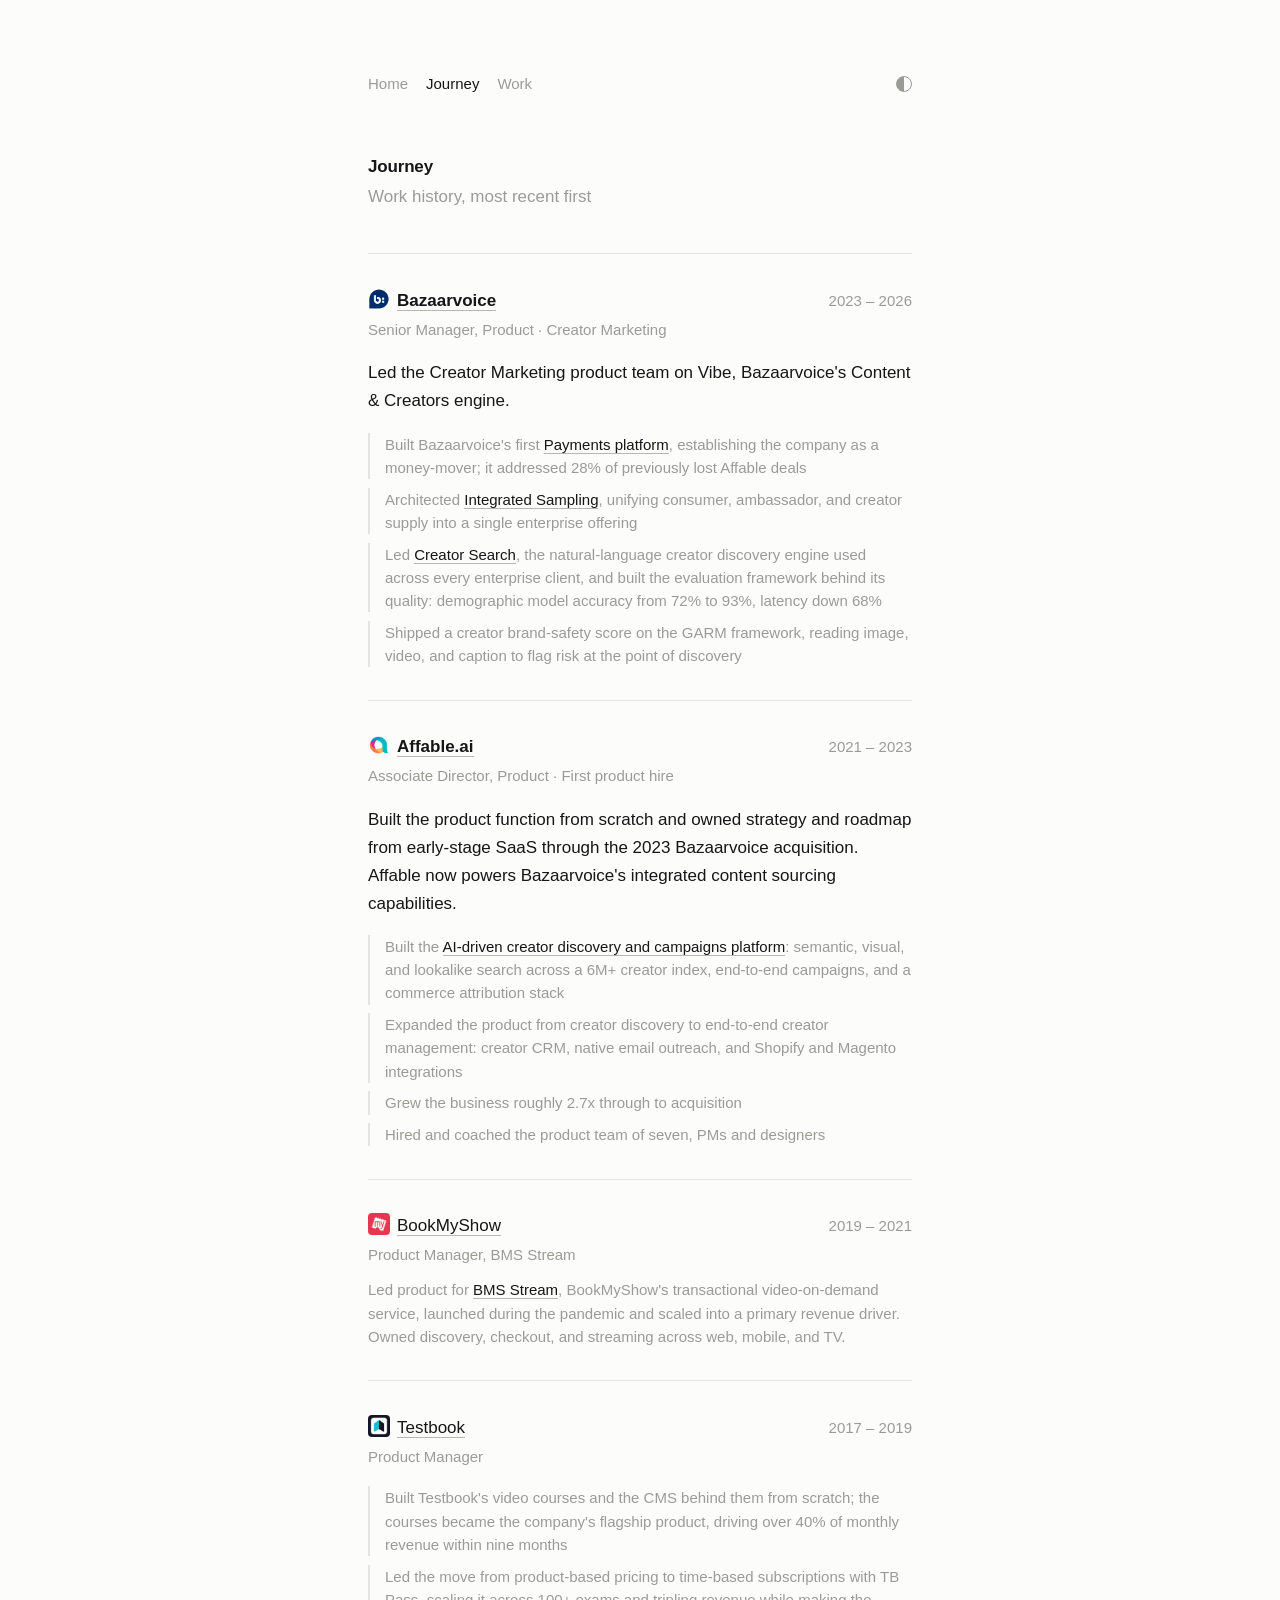
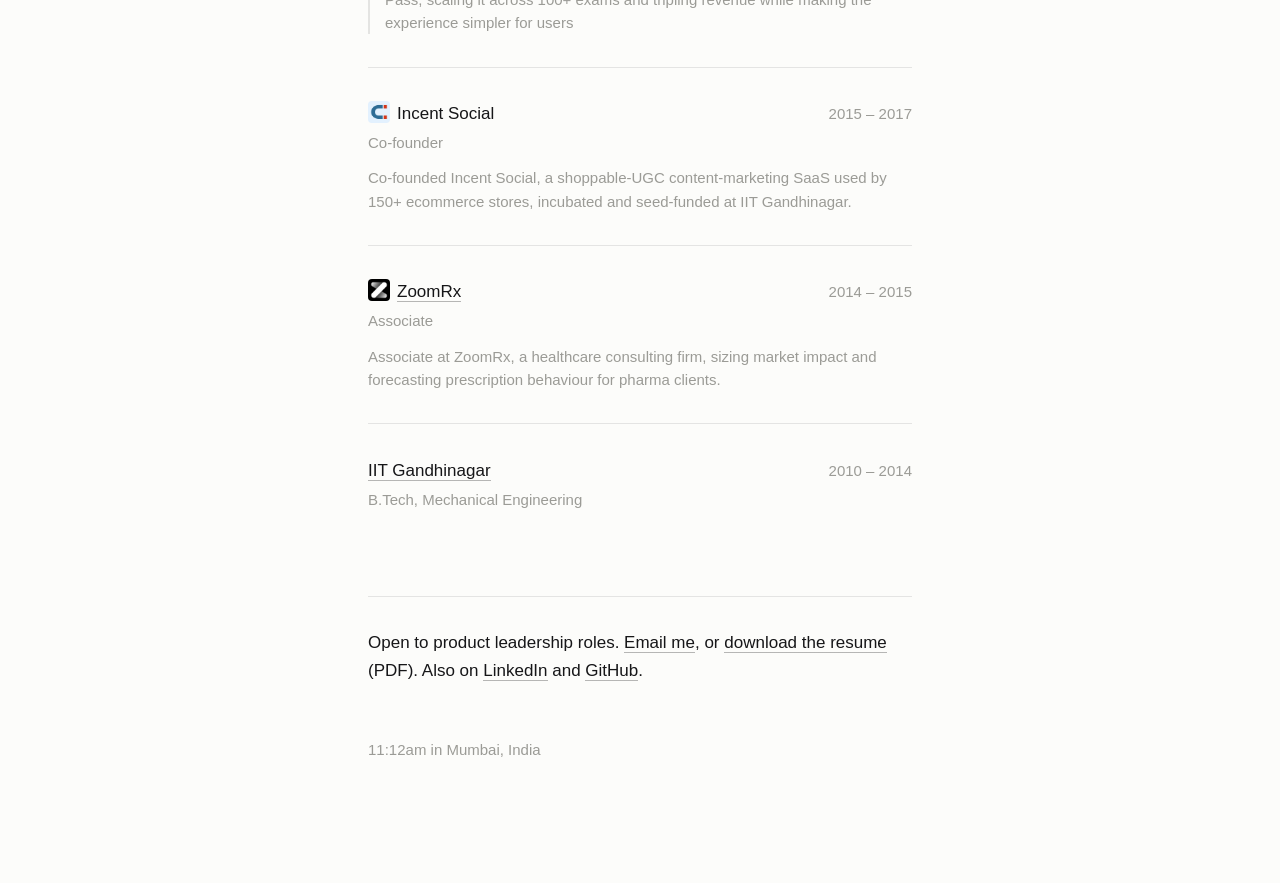
==== commit f5503340: "New" ====
--- a/journey.html
+++ b/journey.html
@@ -4,10 +4,10 @@
 <meta charset="utf-8">
 <meta name="viewport" content="width=device-width, initial-scale=1">
 <title>Journey — Sumit Deshmukh</title>
-<meta name="description" content="Sumit Deshmukh's work history: Bazaarvoice, Affable.ai, BookMyShow, Incent Social, and IIT Gandhinagar.">
+<meta name="description" content="Sumit Deshmukh's work history: Bazaarvoice, Affable.ai, BookMyShow, Testbook, Incent Social, ZoomRx, and IIT Gandhinagar.">
 <link rel="canonical" href="https://sumitdeshmukh.com/journey.html">
 <meta property="og:title" content="Journey — Sumit Deshmukh">
-<meta property="og:description" content="Sumit Deshmukh's work history: Bazaarvoice, Affable.ai, BookMyShow, Incent Social, and IIT Gandhinagar.">
+<meta property="og:description" content="Sumit Deshmukh's work history: Bazaarvoice, Affable.ai, BookMyShow, Testbook, Incent Social, ZoomRx, and IIT Gandhinagar.">
 <meta property="og:url" content="https://sumitdeshmukh.com/journey.html">
 <meta property="og:type" content="website">
 <!-- Runs before first paint (and before site.css applies theme-dependent colors) to avoid a light/dark flash. -->
@@ -39,7 +39,7 @@
         <span class="journey-dates">2023 – 2026</span>
       </div>
       <p class="journey-role">Senior Manager, Product · Creator Marketing</p>
-      <p class="journey-narrative">Joined through the Affable acquisition and led the Creator Marketing product team on Vibe, Bazaarvoice's sampling, creator marketing, and social commerce platform: two PMs, four designers, and four engineering teams. Drove the team's <a href="work.html#cs-ai-native-transition">AI-native transition</a> while shipping the portfolio.</p>
+      <p class="journey-narrative">Led the Creator Marketing product team on Vibe, Bazaarvoice's Content & Creators engine.</p>
       <ul class="journey-achievements">
         <li class="journey-achievement">Built Bazaarvoice's first <a href="work.html#cs-creator-payments">Payments platform</a>, establishing the company as a money-mover; it addressed 28% of previously lost Affable deals</li>
         <li class="journey-achievement">Architected <a href="work.html#cs-integrated-sampling">Integrated Sampling</a>, unifying consumer, ambassador, and creator supply into a single enterprise offering</li>
@@ -54,11 +54,11 @@
         <span class="journey-dates">2021 – 2023</span>
       </div>
       <p class="journey-role">Associate Director, Product · First product hire</p>
-      <p class="journey-narrative">Built the product function from scratch and owned the strategy and roadmap from early-stage SaaS through acquisition by Bazaarvoice in September 2023. Affable now powers creator sourcing inside Bazaarvoice Vibe.</p>
+      <p class="journey-narrative">Built the product function from scratch and owned strategy and roadmap from early-stage SaaS through the 2023 Bazaarvoice acquisition. Affable now powers Bazaarvoice's integrated content sourcing capabilities.</p>
       <ul class="journey-achievements">
         <li class="journey-achievement">Built the <a href="work.html#cs-creator-search">AI-driven creator discovery and campaigns platform</a>: semantic, visual, and lookalike search across a 6M+ creator index, end-to-end campaigns, and a commerce attribution stack</li>
         <li class="journey-achievement">Expanded the product from creator discovery to end-to-end creator management: creator CRM, native email outreach, and Shopify and Magento integrations</li>
-        <li class="journey-achievement">Grew the business roughly 2.5x through to acquisition</li>
+        <li class="journey-achievement">Grew the business roughly 2.7x through to acquisition</li>
         <li class="journey-achievement">Hired and coached the product team of seven, PMs and designers</li>
       </ul>
     </div>
@@ -69,16 +69,37 @@
         <span class="journey-dates">2019 – 2021</span>
       </div>
       <p class="journey-role">Product Manager, BMS Stream</p>
-      <p class="journey-narrative-minor">Led product for <a href="work.html#cs-bms-stream">BMS Stream</a>, BookMyShow's bet on transactional video on demand, launched during the pandemic and scaled into a primary revenue driver for the company. Owned content discovery, checkout, and the streaming experience across web, mobile, and TV apps.</p>
+      <p class="journey-narrative-minor">Led product for <a href="work.html#cs-bms-stream">BMS Stream</a>, BookMyShow's transactional video-on-demand service, launched during the pandemic and scaled into a primary revenue driver. Owned discovery, checkout, and streaming across web, mobile, and TV.</p>
     </div>
 
     <div class="journey-stop">
       <div class="journey-head">
-        <h3 class="journey-company journey-company--minor">Earlier</h3>
-        <span class="journey-dates">2014 – 2017</span>
+        <h3 class="journey-company journey-company--minor"><img src="./assets/img/testbook-logo.png" alt="" class="journey-logo" width="22" height="22"><a href="https://testbook.com" rel="noopener">Testbook</a></h3>
+        <span class="journey-dates">2017 – 2019</span>
       </div>
-      <p class="journey-role">Incent Social (co-founder) · Testbook · ZoomRx</p>
-      <p class="journey-narrative-minor">Co-founded Incent Social, a shoppable-UGC SaaS, IIT Gandhinagar–incubated and seed-funded. Before that, product manager at <a href="https://testbook.com" rel="noopener">Testbook</a> and associate at <a href="https://zoomrx.com" rel="noopener">ZoomRx</a>, a healthcare consulting firm.</p>
+      <p class="journey-role">Product Manager</p>
+      <ul class="journey-achievements">
+        <li class="journey-achievement">Built Testbook's video courses and the CMS behind them from scratch; the courses became the company's flagship product, driving over 40% of monthly revenue within nine months</li>
+        <li class="journey-achievement">Led the move from product-based pricing to time-based subscriptions with TB Pass, scaling it across 100+ exams and tripling revenue while making the experience simpler for users</li>
+      </ul>
+    </div>
+
+    <div class="journey-stop">
+      <div class="journey-head">
+        <h3 class="journey-company journey-company--minor"><img src="./assets/img/incent-logo.png" alt="" class="journey-logo" width="22" height="22">Incent Social</h3>
+        <span class="journey-dates">2015 – 2017</span>
+      </div>
+      <p class="journey-role">Co-founder</p>
+      <p class="journey-narrative-minor">Co-founded Incent Social, a shoppable-UGC content-marketing SaaS used by 150+ ecommerce stores, incubated and seed-funded at IIT Gandhinagar.</p>
+    </div>
+
+    <div class="journey-stop">
+      <div class="journey-head">
+        <h3 class="journey-company journey-company--minor"><img src="./assets/img/zoomrx-logo.png" alt="" class="journey-logo" width="22" height="22"><a href="https://zoomrx.com" rel="noopener">ZoomRx</a></h3>
+        <span class="journey-dates">2014 – 2015</span>
+      </div>
+      <p class="journey-role">Associate</p>
+      <p class="journey-narrative-minor">Associate at ZoomRx, a healthcare consulting firm, sizing market impact and forecasting prescription behaviour for pharma clients.</p>
     </div>
 
     <div class="journey-stop">
--- a/assets/css/site.css
+++ b/assets/css/site.css
@@ -77,19 +77,19 @@
 /* Impact in numbers — the page's one loud moment. Everything else sits at 17px;
    here the numerals jump to display scale so the proof reads in a glance. Plain
    hairline grid, no cards (the superseded tile design stays retired — D-1). */
-.metric-grid{margin:0;display:flex;justify-content:space-between;gap:1.6em;border-top:1px solid var(--rule);border-bottom:1px solid var(--rule);}
-.metric{padding:1.1em 0;flex:none;}
+.metric-grid{margin:0;display:grid;grid-template-columns:repeat(3,minmax(0,1fr));align-items:start;gap:1.6em;border-top:1px solid var(--rule);border-bottom:1px solid var(--rule);}
+.metric{padding:1.1em 0;}
 .metric-value{margin:0;font-size:2rem;font-weight:600;letter-spacing:-.02em;line-height:1.05;font-variant-numeric:tabular-nums;}
 .metric-unit{font-size:1rem;font-weight:500;color:var(--muted);letter-spacing:0;}
 /* Label: what the number is (readable), then where it came from (fainter, own
    line) — the source anchors each stat to a real product so it can't read as a
    floating figure. */
 .metric-label{margin:.4em 0 0;color:var(--ink-2);font-size:.875rem;line-height:1.45;white-space:nowrap;}
-.metric-src{display:block;color:var(--muted);}
+.metric-src{display:block;color:var(--muted);white-space:normal;}
 /* Three across is tight on a phone; stack to a hairline-separated list, number
    above its label, so each stat stays a clean self-contained unit. */
 @media (max-width:480px){
-  .metric-grid{flex-direction:column;gap:0;border-top:0;border-bottom:0;}
+  .metric-grid{grid-template-columns:1fr;gap:0;border-top:0;border-bottom:0;}
   .metric{padding:.95em 0;border-top:1px solid var(--rule);}
   .metric:last-child{border-bottom:1px solid var(--rule);}
 }
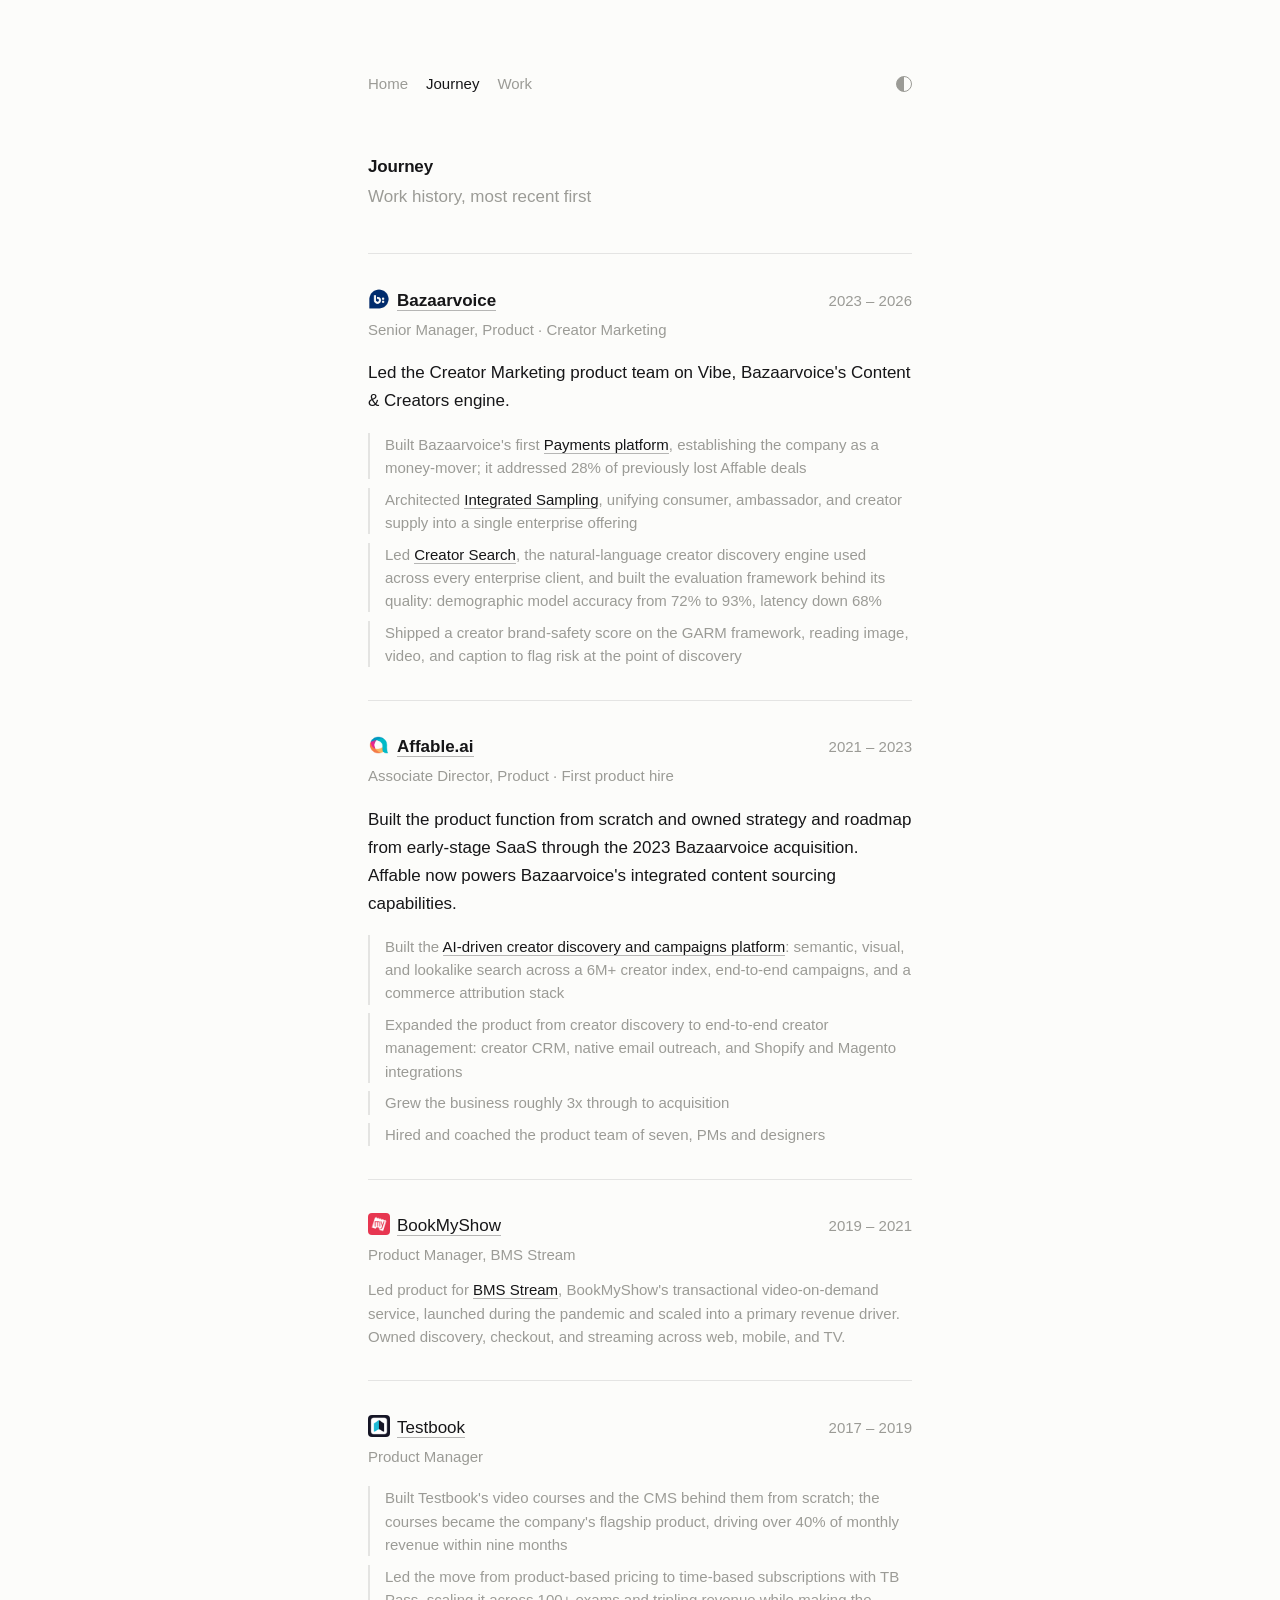
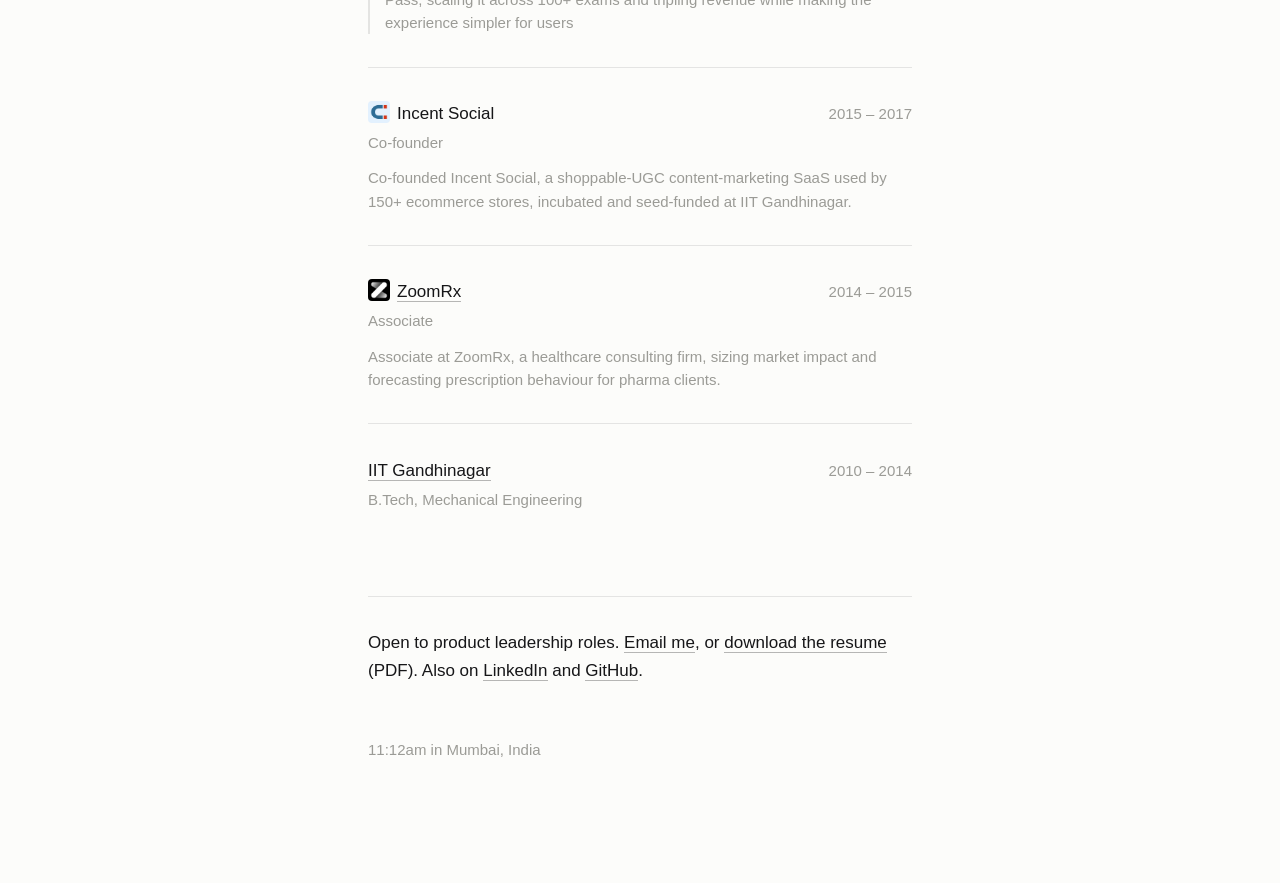
==== commit 89a5827b: "Affable: ARR growth 2.7x -> 3x on Home and Journey Co-Authored-By: Claude Opus 5.5 (1M context) <nor" ====
--- a/journey.html
+++ b/journey.html
@@ -3,10 +3,10 @@
 <head>
 <meta charset="utf-8">
 <meta name="viewport" content="width=device-width, initial-scale=1">
-<title>Journey — Sumit Deshmukh</title>
+<title>Journey · Sumit Deshmukh</title>
 <meta name="description" content="Sumit Deshmukh's work history: Bazaarvoice, Affable.ai, BookMyShow, Testbook, Incent Social, ZoomRx, and IIT Gandhinagar.">
 <link rel="canonical" href="https://sumitdeshmukh.com/journey.html">
-<meta property="og:title" content="Journey — Sumit Deshmukh">
+<meta property="og:title" content="Journey · Sumit Deshmukh">
 <meta property="og:description" content="Sumit Deshmukh's work history: Bazaarvoice, Affable.ai, BookMyShow, Testbook, Incent Social, ZoomRx, and IIT Gandhinagar.">
 <meta property="og:url" content="https://sumitdeshmukh.com/journey.html">
 <meta property="og:type" content="website">
@@ -58,7 +58,7 @@
       <ul class="journey-achievements">
         <li class="journey-achievement">Built the <a href="work.html#cs-creator-search">AI-driven creator discovery and campaigns platform</a>: semantic, visual, and lookalike search across a 6M+ creator index, end-to-end campaigns, and a commerce attribution stack</li>
         <li class="journey-achievement">Expanded the product from creator discovery to end-to-end creator management: creator CRM, native email outreach, and Shopify and Magento integrations</li>
-        <li class="journey-achievement">Grew the business roughly 2.7x through to acquisition</li>
+        <li class="journey-achievement">Grew the business roughly 3x through to acquisition</li>
         <li class="journey-achievement">Hired and coached the product team of seven, PMs and designers</li>
       </ul>
     </div>
--- a/assets/css/site.css
+++ b/assets/css/site.css
@@ -216,6 +216,7 @@
   --text:#0e0f12;--text-2:#22252b;--text-3:#3f4249;--text-4:#4a4e55;--muted:#6a6e75;--muted-2:#787c83;--faint:#9a9ea5;--faint-2:#c6c9ce;
   --border:rgba(20,24,33,.10);--border-2:rgba(20,24,33,.14);--border-3:rgba(20,24,33,.18);--border-strong:rgba(20,24,33,.30);--hairline-2:rgba(20,24,33,.08);
   --save-text:#4a7c59;--toast-bg:#17181b;--toast-text:#fff;--accent:#4f77a6;--hint-border:1px dotted rgba(20,24,33,.38);
+  --shadow-soft:rgba(20,24,33,.12);--shadow-strong:rgba(20,24,33,.20);
   --font-primary:"Inter",-apple-system,BlinkMacSystemFont,"Helvetica Neue",Arial,sans-serif;
   --font-secondary:"Newsreader",Georgia,"Times New Roman",serif;
   position:relative;margin:.6em 0 2.2em;font-family:var(--font-primary);color:var(--text);letter-spacing:-.006em;
@@ -224,112 +225,94 @@
   --bg:#131519;--surface:#1c1f25;--surface-2:#191c21;--surface-3:#23272e;--hover:#2b3038;--hover-strong:#333944;
   --text:#f4f5f7;--text-2:#e6e8ec;--text-3:#c6cad1;--text-4:#b2b7bf;--muted:#969ba3;--muted-2:#858a92;--faint:#6d727a;--faint-2:#565b63;
   --border:rgba(255,255,255,.12);--border-2:rgba(255,255,255,.17);--border-3:rgba(255,255,255,.22);--border-strong:rgba(255,255,255,.34);--hairline-2:rgba(255,255,255,.10);
-  --save-text:oklch(0.82 0.1 150);--toast-bg:#f4f5f7;--toast-text:#131519;--hint-border:1px dotted rgba(255,255,255,.42);
+  --save-text:oklch(0.82 0.1 150);--toast-bg:#f4f5f7;--toast-text:#131519;--hint-border:1px dotted rgba(255,255,255,.42);--shadow-soft:rgba(0,0,0,.5);--shadow-strong:rgba(0,0,0,.62);
 }
 @media (prefers-color-scheme:dark){
   html:not([data-theme="light"]) .dmx{
     --bg:#131519;--surface:#1c1f25;--surface-2:#191c21;--surface-3:#23272e;--hover:#2b3038;--hover-strong:#333944;
     --text:#f4f5f7;--text-2:#e6e8ec;--text-3:#c6cad1;--text-4:#b2b7bf;--muted:#969ba3;--muted-2:#858a92;--faint:#6d727a;--faint-2:#565b63;
     --border:rgba(255,255,255,.12);--border-2:rgba(255,255,255,.17);--border-3:rgba(255,255,255,.22);--border-strong:rgba(255,255,255,.34);--hairline-2:rgba(255,255,255,.10);
-    --save-text:oklch(0.82 0.1 150);--toast-bg:#f4f5f7;--toast-text:#131519;--hint-border:1px dotted rgba(255,255,255,.42);
+    --save-text:oklch(0.82 0.1 150);--toast-bg:#f4f5f7;--toast-text:#131519;--hint-border:1px dotted rgba(255,255,255,.42);--shadow-soft:rgba(0,0,0,.5);--shadow-strong:rgba(0,0,0,.62);
   }
 }
 .dmx .dsp{font-family:var(--font-secondary);}
 .dmx button{font-family:inherit;color:inherit;-webkit-tap-highlight-color:transparent;}
 .dmx button:active{transform:scale(.98);}
 
-/* Demarcated demo panel — a self-contained card, clearly set apart from the
-   surrounding case-study prose, with a tinted header bar and a live badge. */
-.dmx-shell{border:1px solid var(--border-2);border-radius:16px;background:var(--surface-2);box-shadow:0 1px 2px rgba(20,24,33,.05),0 10px 34px rgba(20,24,33,.06);overflow:hidden;}
-.dmx-head{display:flex;align-items:center;gap:12px;flex-wrap:wrap;padding:12px 16px;border-bottom:1px solid var(--hairline-2);background:var(--surface-3);}
-.dmx-badge{display:inline-flex;align-items:center;gap:7px;font-size:11px;font-weight:600;letter-spacing:.08em;text-transform:uppercase;color:var(--save-text);}
-.dmx-live-dot{width:7px;height:7px;border-radius:50%;background:var(--save-text);animation:dmx-livepulse 2.2s ease-in-out infinite;}
-.dmx-head-note{font-size:12px;color:var(--muted-2);}
-.dmx-body{padding:18px 18px 20px;}
-.dmx-lead{margin:0 0 1.15em;color:var(--text-3);font-size:.875rem;line-height:1.6;}
-.dmx-hintword{border-bottom:var(--hint-border);}
-@keyframes dmx-livepulse{0%,100%{box-shadow:0 0 0 0 rgba(74,124,89,.45);}50%{box-shadow:0 0 0 5px rgba(74,124,89,0);}}
-@media (prefers-reduced-motion:reduce){.dmx-live-dot{animation:none;}}
-
-/* Faux browser frame — sets the scene: Decoder underlines terms on a real page. */
-.dmx-frame{border:1px solid var(--border);border-radius:12px;overflow:hidden;background:var(--surface);}
-.dmx-frame-bar{display:flex;align-items:center;gap:10px;padding:9px 13px;background:var(--surface-3);border-bottom:1px solid var(--hairline-2);}
-.dmx-frame-dots{display:inline-flex;gap:6px;}
-.dmx-frame-dots i{width:9px;height:9px;border-radius:50%;background:var(--faint-2);}
-.dmx-frame-url{font-size:11.5px;color:var(--muted-2);letter-spacing:0;}
-.dmx-page{padding:20px 22px 22px;}
-.dmx-page-h{margin:0 0 12px;font-weight:600;font-size:17px;color:var(--text-2);}
-.dmx-article{margin:0;font-size:16px;line-height:1.72;color:var(--text-2);}
-
-/* Underlined AI term (from the extension content script). */
-.dmx .jterm{border-bottom:var(--hint-border);cursor:pointer;border-radius:2px;transition:background .12s;}
-.dmx .jterm:hover{background:var(--hover);}
-.dmx .jterm.is-open{background:var(--hover);}
-
-/* Tier badge — Core/Rising/Fading/Historical, colours from the real app. */
-.dmx .badge{display:inline-flex;align-items:center;gap:5px;font-family:var(--font-primary);font-weight:600;text-transform:uppercase;border-radius:20px;color:var(--stc);background:var(--stbg);}
-.dmx .st-core{--stc:oklch(0.5 0.085 155);--stbg:oklch(0.955 0.03 155);}
-.dmx .st-rising{--stc:oklch(0.56 0.12 55);--stbg:oklch(0.955 0.05 72);}
-.dmx .st-fading{--stc:oklch(0.55 0.05 250);--stbg:oklch(0.955 0.022 250);}
-.dmx .st-historical{--stc:oklch(0.5 0 0);--stbg:oklch(0.925 0 0);}
-html[data-theme="dark"] .dmx .st-core{--stc:oklch(0.82 0.11 155);--stbg:oklch(0.33 0.05 155);}
-html[data-theme="dark"] .dmx .st-rising{--stc:oklch(0.83 0.12 68);--stbg:oklch(0.35 0.06 60);}
-html[data-theme="dark"] .dmx .st-fading{--stc:oklch(0.82 0.07 250);--stbg:oklch(0.33 0.04 250);}
-html[data-theme="dark"] .dmx .st-historical{--stc:oklch(0.78 0 0);--stbg:oklch(0.34 0 0);}
-@media (prefers-color-scheme:dark){
-  html:not([data-theme="light"]) .dmx .st-core{--stc:oklch(0.82 0.11 155);--stbg:oklch(0.33 0.05 155);}
-  html:not([data-theme="light"]) .dmx .st-rising{--stc:oklch(0.83 0.12 68);--stbg:oklch(0.35 0.06 60);}
-  html:not([data-theme="light"]) .dmx .st-fading{--stc:oklch(0.82 0.07 250);--stbg:oklch(0.33 0.04 250);}
-  html:not([data-theme="light"]) .dmx .st-historical{--stc:oklch(0.78 0 0);--stbg:oklch(0.34 0 0);}
-}
-
-/* Save button (full card). */
-.dmx .savebtn{border:1px solid var(--accent);border-radius:10px;padding:11px 18px;font-size:14px;font-weight:600;cursor:pointer;background:var(--accent);color:#fff;display:inline-flex;align-items:center;gap:8px;transition:background .2s,color .2s,border-color .2s;}
-.dmx .savebtn.is-saved{background:#eef4ee;color:#4a7c59;border-color:#cfe0cf;}
-html[data-theme="dark"] .dmx .savebtn.is-saved{background:oklch(0.30 0.045 150);color:oklch(0.85 0.1 150);border-color:oklch(0.42 0.05 150);}
-@media (prefers-color-scheme:dark){html:not([data-theme="light"]) .dmx .savebtn.is-saved{background:oklch(0.30 0.045 150);color:oklch(0.85 0.1 150);border-color:oklch(0.42 0.05 150);}}
-
-/* Hover helpers ported from the app. */
-.dmx .rel:hover{border-color:var(--border-3);background:var(--hover-strong);}
-.dmx .popclose:hover{color:var(--muted-2);}
-.dmx .h-surf2:hover{background:var(--surface-2);}
-.dmx .h-surf3:hover{background:var(--surface-3);}
-.dmx .h-close:hover{background:var(--hover);}
-.dmx .rm:hover{color:var(--save-text);}
-
-/* Saved tray. */
-.dmx-saved{margin-top:1.5em;padding-top:1.25em;border-top:1px solid var(--border);}
-.dmx-saved-head{font-size:12px;letter-spacing:.02em;color:var(--muted);display:flex;align-items:center;gap:8px;margin-bottom:.75em;}
-.dmx-saved-empty{margin:0;color:var(--muted);font-size:13px;}
-.dmx-saved-rows{display:flex;flex-direction:column;gap:6px;}
-.dmx-srow{display:flex;align-items:center;gap:10px;padding:9px 12px;background:var(--surface-3);border:1px solid var(--hairline-2);border-radius:9px;}
-.dmx-srow .badge{flex:none;}
-.dmx-sname{flex:1;min-width:0;text-align:left;background:none;border:none;cursor:pointer;font-family:var(--font-secondary);font-weight:600;font-size:15px;color:var(--text-2);line-height:1.1;}
-.dmx-sname:hover{color:var(--accent);}
-.dmx-srm{flex:none;background:none;border:none;cursor:pointer;color:var(--faint);font-size:13px;font-weight:500;padding:4px 6px;}
-.dmx-srm:hover{color:var(--save-text);}
-
-.dmx-note{margin:1.4em 0 0;font-size:12.5px;line-height:1.5;color:var(--faint);}
-
-/* Animations (from the app). */
-@keyframes dmx-rise{from{opacity:0;transform:translate(-50%,8px) scale(.96);}to{opacity:1;transform:translate(-50%,0) scale(1);}}
-@keyframes dmx-pop{from{opacity:0;transform:translateY(10px) scale(.97);}to{opacity:1;transform:none;}}
-@keyframes dmx-bd{from{opacity:0;}to{opacity:1;}}
-@keyframes dmx-toastin{from{opacity:0;transform:translate(-50%,12px);}to{opacity:1;transform:translate(-50%,0);}}
-@keyframes dmx-savepop{0%{transform:scale(.4);opacity:0;}55%{transform:scale(1.25);}100%{transform:scale(1);opacity:1;}}
-@keyframes dmx-sl{from{opacity:0;transform:translateY(12px);}to{opacity:1;transform:none;}}
-.dmx-savepop{display:inline-block;animation:dmx-savepop .4s cubic-bezier(.3,1.3,.4,1) both;}
-.dmx-mstack>*{animation:dmx-sl .5s cubic-bezier(.2,.75,.3,1) both;}
-.dmx-mstack>*:nth-child(1){animation-delay:.04s;}
-.dmx-mstack>*:nth-child(2){animation-delay:.1s;}
-.dmx-mstack>*:nth-child(3){animation-delay:.16s;}
+/* Demarcated demo card — set apart from the case-study prose, with a tinted
+   header bar. The sample article and the select-to-decode interaction are ported
+   from aidecoder.app's own "How it works" surface. */
+.demo-wrap{border:1px solid var(--border-2);border-radius:16px;background:var(--surface-2);box-shadow:0 1px 2px rgba(20,24,33,.05),0 10px 34px rgba(20,24,33,.06);overflow:hidden;}
+.demo-bar{display:flex;align-items:center;gap:12px;flex-wrap:wrap;padding:12px 16px;border-bottom:1px solid var(--hairline-2);background:var(--surface-3);}
+.demo-badge{display:inline-flex;align-items:center;gap:7px;font-size:11px;font-weight:600;letter-spacing:.08em;text-transform:uppercase;color:var(--save-text);}
+.demo-live-dot{width:7px;height:7px;border-radius:50%;background:var(--save-text);animation:demo-livepulse 2.2s ease-in-out infinite;}
+.demo-bar-note{font-size:12px;color:var(--muted-2);}
+@keyframes demo-livepulse{0%,100%{box-shadow:0 0 0 0 rgba(74,124,89,.45);}50%{box-shadow:0 0 0 5px rgba(74,124,89,0);}}
+.demo-inner{padding:18px 18px 20px;}
+.demo-toprow{display:flex;align-items:baseline;gap:10px;flex-wrap:wrap;margin-bottom:12px;}
+.demo-kicker{font-family:var(--font-primary);font-size:10.5px;letter-spacing:.14em;text-transform:uppercase;color:var(--faint);}
+.demo-hint{font-size:12.5px;color:var(--muted-2);transition:opacity 200ms ease;}
+.demo-stage{position:relative;}
+
+/* The sample article — the select-to-decode target. */
+.demo-doc{background:var(--surface);border:1px solid var(--border);border-radius:14px;padding:24px 26px;font-family:var(--font-secondary);font-size:16.5px;line-height:1.75;color:var(--text-2);-webkit-user-select:text;user-select:text;}
+.demo-doc p{margin:0 0 15px;}
+.demo-doc > *:last-child{margin-bottom:0;}
+.demo-doc h2.dsp{font-weight:600;font-size:22px;line-height:1.2;letter-spacing:-.02em;margin:0 0 14px;color:var(--text);}
+.demo-doc h3{font-family:var(--font-secondary);font-weight:600;font-size:17px;line-height:1.25;letter-spacing:-.015em;color:var(--text);margin:22px 0 10px;}
+.demo-cols{column-count:2;column-gap:26px;font-size:15px;line-height:1.7;margin:0 0 15px;}
+.demo-cols p{margin:0 0 12px;}
+.demo-doc pre{margin:0 0 15px;padding:11px 13px;background:var(--surface-3);border:1px solid var(--hairline-2);border-radius:8px;overflow-x:auto;font-family:ui-monospace,SFMono-Regular,Menlo,monospace;font-size:12.5px;line-height:1.55;color:var(--text-3);}
+.demo-doc code{font-family:ui-monospace,SFMono-Regular,Menlo,monospace;font-size:.88em;}
+.demo-doc table{width:100%;border-collapse:collapse;font-family:var(--font-primary);font-size:13px;margin:0 0 15px;}
+.demo-doc th,.demo-doc td{border:1px solid var(--border);padding:7px 10px;text-align:left;color:var(--text-3);}
+.demo-doc th{font-weight:600;color:var(--text-2);}
+.demo-dark{background:#14161a;color:#e6e8eb;border-radius:10px;padding:16px 18px;margin:0 0 15px;}
+.demo-dark p{margin:0;}
+.demo-fn{font-family:var(--font-primary);font-size:12px;line-height:1.5;color:var(--muted-2);}
+
+/* Fine print under the article. */
+.demo-fine{margin:14px 0 0;font-size:12.5px;line-height:1.6;color:var(--muted-2);}
+.demo-fine--faint{margin-top:9px;font-size:12px;color:var(--faint);}
+
+/* Decode pill on the current selection. */
+.demo-pill{position:absolute;z-index:40;transform:translateX(-50%);transform-origin:top center;display:inline-flex;align-items:center;gap:6px;padding:7px 14px;background:var(--surface);color:var(--accent);border:1px solid var(--border-2);border-radius:999px;font-family:var(--font-primary);font-size:12.5px;font-weight:600;line-height:1;cursor:pointer;box-shadow:0 6px 20px var(--shadow-soft);animation:demo-pill 140ms cubic-bezier(0.23,1,0.32,1) backwards;transition:transform 140ms cubic-bezier(0.23,1,0.32,1),box-shadow 140ms ease;}
+.demo-pill[data-side="above"]{transform-origin:bottom center;}
+.demo-pill:active{transform:translateX(-50%) scale(.97);}
+@media (hover:hover) and (pointer:fine){.demo-pill:hover{box-shadow:0 8px 24px var(--shadow-strong);}}
+@keyframes demo-pill{from{opacity:0;transform:translateX(-50%) scale(.96);}to{opacity:1;transform:translateX(-50%) scale(1);}}
+
+/* Answer panel. */
+.demo-panel{position:absolute;z-index:41;transform:translateX(-50%);transform-origin:top center;width:340px;max-width:calc(100% - 24px);background:var(--surface);color:var(--text);border:1px solid var(--border-2);border-radius:12px;box-shadow:0 12px 36px var(--shadow-strong);overflow:hidden;animation:demo-panel 200ms cubic-bezier(0.23,1,0.32,1) backwards;}
+.demo-panel[data-side="above"]{transform-origin:bottom center;}
+@keyframes demo-panel{from{opacity:0;transform:translateX(-50%) translateY(6px);}to{opacity:1;transform:translateX(-50%) translateY(0);}}
+.demo-head{display:flex;align-items:center;gap:8px;padding:12px 14px 0;}
+.demo-eyebrow{font-family:var(--font-primary);font-size:9.5px;font-weight:700;letter-spacing:.16em;text-transform:uppercase;color:var(--accent);}
+.demo-x{margin-left:auto;padding:2px;background:none;border:none;color:var(--faint-2);font-size:15px;line-height:1;cursor:pointer;transition:color 140ms ease,transform 140ms cubic-bezier(0.23,1,0.32,1);}
+.demo-x:active{transform:scale(.9);}
+@media (hover:hover) and (pointer:fine){.demo-x:hover{color:var(--muted-2);}}
+.demo-body{padding:10px 15px 15px;}
+.demo-restate{margin:0;font-size:14.5px;line-height:1.6;color:var(--text-2);}
+.demo-wait{display:flex;align-items:center;gap:10px;padding:12px 15px 15px;font-size:13px;color:var(--muted-2);}
+.demo-spin{flex:none;width:13px;height:13px;border:2px solid var(--border-3);border-top-color:var(--accent);border-radius:50%;animation:demo-spin .7s linear infinite;}
+@keyframes demo-spin{to{transform:rotate(360deg);}}
+.demo-chips{display:flex;flex-wrap:wrap;gap:7px;margin-top:14px;}
+.demo-chip{display:inline-flex;align-items:center;gap:5px;background:var(--surface-3);border:1px solid var(--hairline-2);border-radius:999px;padding:5px 11px;font-family:var(--font-primary);font-size:12.5px;font-weight:500;color:var(--text-2);text-decoration:none;cursor:pointer;transition:border-color .15s,background .15s;}
+.demo-chip span{color:var(--accent);}
+@media (hover:hover) and (pointer:fine){.demo-chip:hover{border-color:var(--border-3);background:var(--hover-strong);}}
+.demo-gaps,.demo-note{margin:12px 0 0;font-size:11.5px;line-height:1.5;color:var(--muted-2);}
+.demo-note{color:var(--faint);}
+
 @media (prefers-reduced-motion:reduce){
-  .dmx-pop-el,.dmx-backdrop,.dmx-modal-card,.dmx-savepop,.dmx-mstack>*{animation:none!important;}
-}
-
+  .demo-pill,.demo-panel{animation:none;}
+  .demo-pill:active,.demo-x:active{transform:translateX(-50%);}
+  .demo-live-dot,.demo-spin{animation:none;}
+}
+@media (max-width:640px){ .demo-cols{column-count:1;} }
 @media (max-width:520px){
-  .dmx-page{padding:16px 15px 18px;}
-  .dmx-article{font-size:15px;}
+  .demo-inner{padding:16px 15px 18px;}
+  .demo-doc{padding:18px 16px;font-size:15.5px;}
+  .demo-panel{width:min(340px,calc(100vw - 32px));}
 }
 
 /* ==========================================================================
